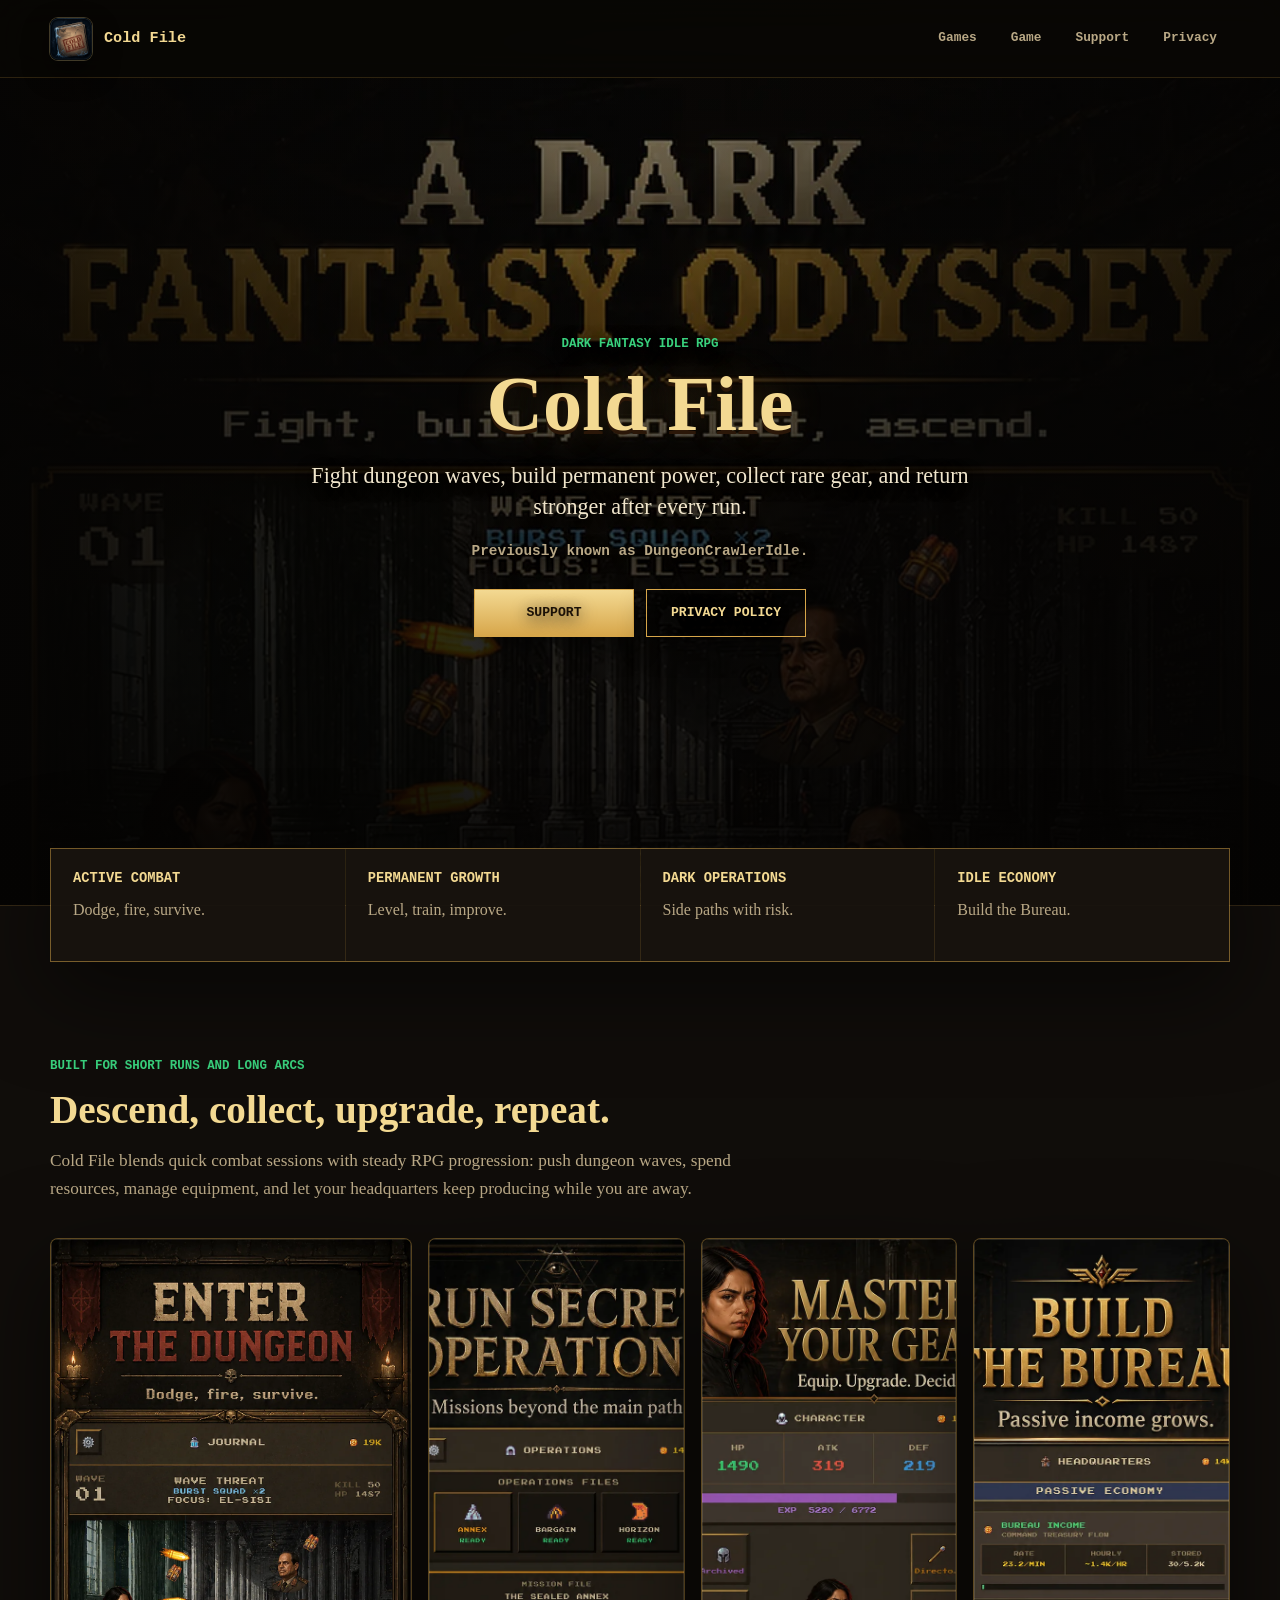
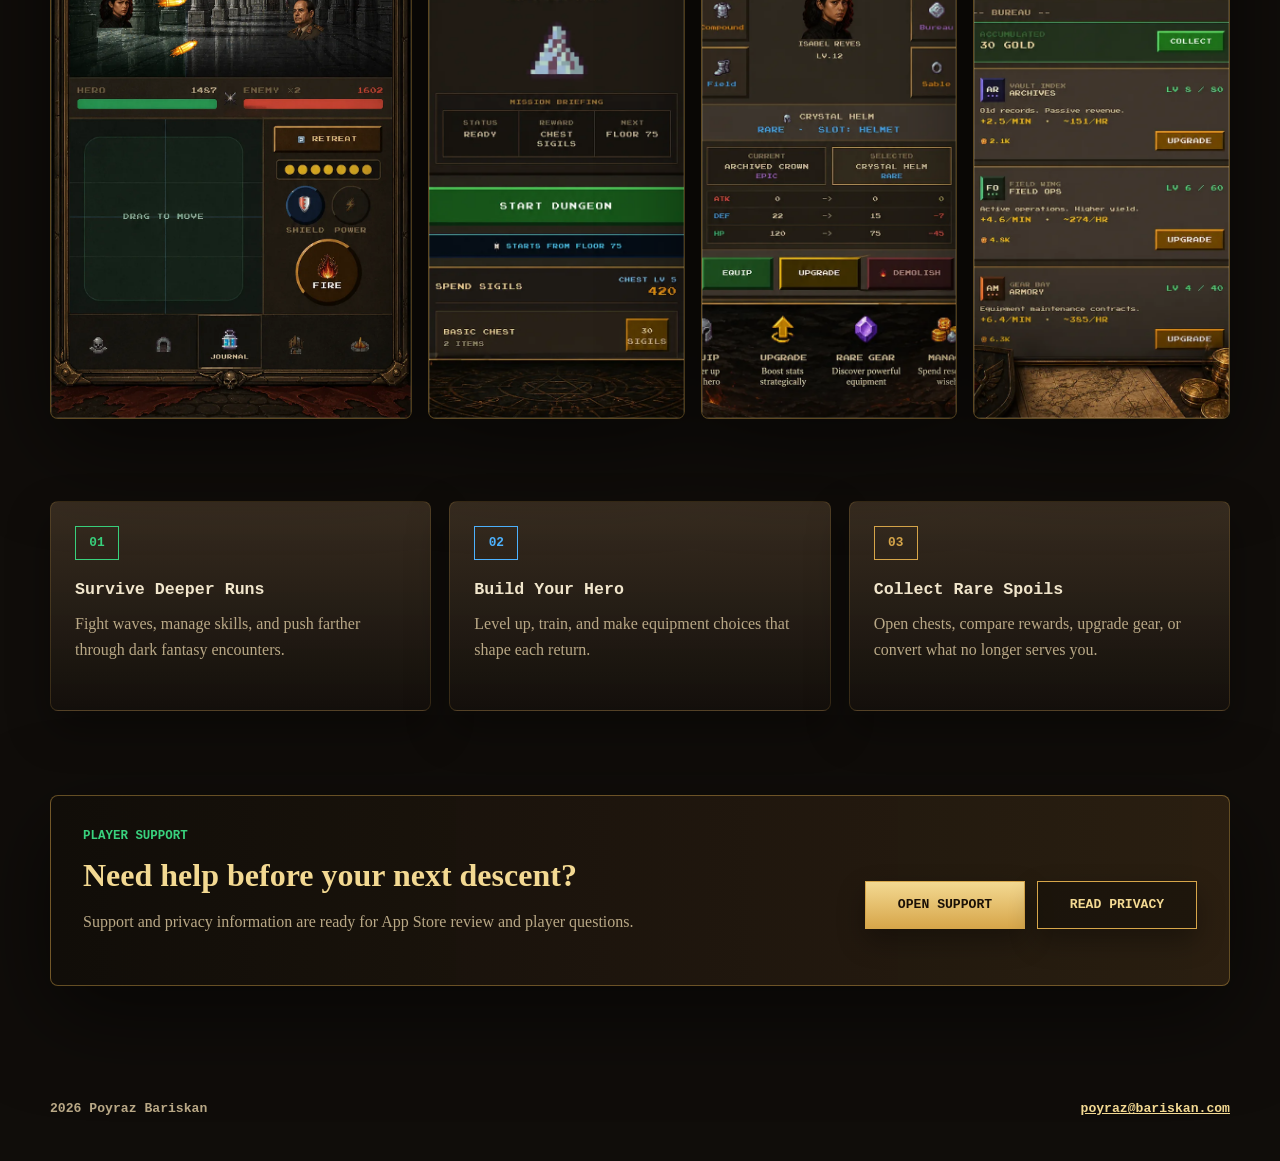
==== ColdFile/index.html @ 8f023ce2 "Add two-game GitHub Pages hub" ====
<!doctype html>
<html lang="en">
  <head>
    <meta charset="utf-8">
    <meta name="viewport" content="width=device-width, initial-scale=1">
    <title>Cold File - Dark Fantasy Idle RPG</title>
    <meta
      name="description"
      content="Cold File is a dark fantasy idle RPG about dungeon runs, permanent progression, gear, operations, and passive income."
    >
    <meta property="og:title" content="Cold File">
    <meta
      property="og:description"
      content="Fight dungeon waves, build permanent power, collect gear, and return stronger."
    >
    <meta property="og:image" content="https://pbariskan.github.io/ColdFile/assets/enter-dungeon.webp">
    <meta property="og:type" content="website">
    <link rel="icon" href="./assets/favicon.png">
    <link rel="apple-touch-icon" href="./assets/icon-192.png">
    <link rel="stylesheet" href="./styles.css">
  </head>
  <body class="home-page">
    <header class="site-header" aria-label="Main navigation">
      <a class="brand" href="./" aria-label="Cold File home">
        <img src="./assets/icon-192.png" width="42" height="42" alt="">
        <span>Cold File</span>
      </a>
      <nav class="site-nav">
        <a href="../">Games</a>
        <a href="#game">Game</a>
        <a href="./support.html">Support</a>
        <a href="./privacy.html">Privacy</a>
      </nav>
    </header>

    <main>
      <section class="hero">
        <img class="hero-backdrop" src="./assets/odyssey.webp" alt="" decoding="async">
        <div class="hero-shade"></div>
        <div class="hero-content">
          <p class="eyebrow">Dark Fantasy Idle RPG</p>
          <h1>Cold File</h1>
          <p class="lede">
            Fight dungeon waves, build permanent power, collect rare gear, and return stronger after every run.
          </p>
          <p class="former-name">Previously known as DungeonCrawlerIdle.</p>
          <div class="hero-actions">
            <a class="button primary" href="./support.html">Support</a>
            <a class="button ghost" href="./privacy.html">Privacy Policy</a>
          </div>
        </div>
      </section>

      <section class="intro-strip" aria-label="Game pillars">
        <div>
          <strong>Active Combat</strong>
          <span>Dodge, fire, survive.</span>
        </div>
        <div>
          <strong>Permanent Growth</strong>
          <span>Level, train, improve.</span>
        </div>
        <div>
          <strong>Dark Operations</strong>
          <span>Side paths with risk.</span>
        </div>
        <div>
          <strong>Idle Economy</strong>
          <span>Build the Bureau.</span>
        </div>
      </section>

      <section class="showcase" id="game">
        <div class="section-copy">
          <p class="eyebrow">Built For Short Runs And Long Arcs</p>
          <h2>Descend, collect, upgrade, repeat.</h2>
          <p>
            Cold File blends quick combat sessions with steady RPG progression: push dungeon waves,
            spend resources, manage equipment, and let your headquarters keep producing while you are away.
          </p>
        </div>

        <div class="phone-grid" aria-label="Cold File screenshots">
          <figure class="phone-frame tall">
            <img src="./assets/enter-dungeon.webp" alt="Cold File active combat screen." decoding="async">
          </figure>
          <figure class="phone-frame">
            <img src="./assets/operations.webp" alt="Cold File operations screen." loading="lazy" decoding="async">
          </figure>
          <figure class="phone-frame">
            <img src="./assets/gear.webp" alt="Cold File gear management screen." loading="lazy" decoding="async">
          </figure>
          <figure class="phone-frame">
            <img src="./assets/bureau.webp" alt="Cold File headquarters economy screen." loading="lazy" decoding="async">
          </figure>
        </div>
      </section>

      <section class="feature-band">
        <article class="feature-card">
          <span class="feature-mark green">01</span>
          <h3>Survive Deeper Runs</h3>
          <p>Fight waves, manage skills, and push farther through dark fantasy encounters.</p>
        </article>
        <article class="feature-card">
          <span class="feature-mark blue">02</span>
          <h3>Build Your Hero</h3>
          <p>Level up, train, and make equipment choices that shape each return.</p>
        </article>
        <article class="feature-card">
          <span class="feature-mark gold">03</span>
          <h3>Collect Rare Spoils</h3>
          <p>Open chests, compare rewards, upgrade gear, or convert what no longer serves you.</p>
        </article>
      </section>

      <section class="support-callout">
        <div>
          <p class="eyebrow">Player Support</p>
          <h2>Need help before your next descent?</h2>
          <p>
            Support and privacy information are ready for App Store review and player questions.
          </p>
        </div>
        <div class="callout-actions">
          <a class="button primary" href="./support.html">Open Support</a>
          <a class="button ghost" href="./privacy.html">Read Privacy</a>
        </div>
      </section>
    </main>

    <footer class="site-footer">
      <span>2026 Poyraz Bariskan</span>
      <a href="mailto:poyraz@bariskan.com">poyraz@bariskan.com</a>
    </footer>
  </body>
</html>
---- ColdFile/styles.css ----
:root {
  color-scheme: dark;
  --black: #050403;
  --ash: #100d0a;
  --stone: #19140f;
  --stone-2: #241d15;
  --panel: rgba(32, 25, 18, 0.92);
  --panel-soft: rgba(54, 45, 35, 0.72);
  --gold: #d7a64a;
  --gold-bright: #f3d992;
  --cream: #f1e6cc;
  --muted: #b9a886;
  --red: #d65146;
  --green: #39d17d;
  --blue: #4eb3ff;
  --line: rgba(215, 166, 74, 0.42);
  --line-soft: rgba(215, 166, 74, 0.18);
  --shadow: 0 28px 90px rgba(0, 0, 0, 0.54);
  --mono: ui-monospace, SFMono-Regular, Menlo, Monaco, Consolas, "Liberation Mono", monospace;
  --serif: Georgia, "Times New Roman", Times, serif;
}

* {
  box-sizing: border-box;
}

html {
  scroll-behavior: smooth;
}

body {
  margin: 0;
  min-height: 100vh;
  overflow-x: hidden;
  background:
    linear-gradient(180deg, rgba(5, 4, 3, 0.62), var(--ash) 44rem),
    linear-gradient(135deg, #070605 0%, #19100a 42%, #070605 100%);
  color: var(--cream);
  font: 16px/1.65 var(--serif);
}

body::before {
  content: "";
  position: fixed;
  inset: 0;
  pointer-events: none;
  opacity: 0.2;
  background-image:
    linear-gradient(rgba(255, 255, 255, 0.035) 1px, transparent 1px),
    linear-gradient(90deg, rgba(255, 255, 255, 0.025) 1px, transparent 1px);
  background-size: 52px 52px;
  mask-image: linear-gradient(180deg, transparent, #000 18%, #000 82%, transparent);
}

img {
  max-width: 100%;
  display: block;
}

a {
  color: inherit;
}

.site-header {
  position: sticky;
  top: 0;
  z-index: 10;
  display: flex;
  align-items: center;
  justify-content: space-between;
  gap: 20px;
  min-height: 78px;
  padding: 14px max(22px, calc((100vw - 1180px) / 2));
  border-bottom: 1px solid var(--line-soft);
  background: rgba(8, 7, 5, 0.78);
  backdrop-filter: blur(18px);
}

.brand {
  display: inline-flex;
  align-items: center;
  gap: 12px;
  color: var(--gold-bright);
  font: 800 0.95rem/1.1 var(--mono);
  text-decoration: none;
}

.brand img {
  width: 42px;
  height: 42px;
  border-radius: 8px;
  box-shadow: 0 0 0 1px rgba(243, 217, 146, 0.25), 0 12px 28px rgba(0, 0, 0, 0.45);
}

.site-nav {
  display: flex;
  align-items: center;
  gap: 8px;
}

.site-nav a {
  border: 1px solid transparent;
  padding: 9px 12px;
  color: var(--muted);
  font: 700 0.8rem/1 var(--mono);
  text-decoration: none;
}

.site-nav a:hover,
.site-nav a:focus-visible,
.site-nav a[aria-current="page"] {
  border-color: var(--line-soft);
  color: var(--gold-bright);
  background: rgba(215, 166, 74, 0.08);
  outline: none;
}

.hero {
  position: relative;
  min-height: 92vh;
  display: grid;
  place-items: center;
  overflow: hidden;
  padding: 118px 24px 128px;
  border-bottom: 1px solid var(--line-soft);
}

.hero-backdrop {
  position: absolute;
  inset: 0;
  width: 100%;
  height: 100%;
  object-fit: cover;
  object-position: center top;
  filter: saturate(1.04) contrast(1.05);
}

.hero-shade {
  position: absolute;
  inset: 0;
  background:
    linear-gradient(180deg, rgba(5, 4, 3, 0.2) 0%, rgba(5, 4, 3, 0.5) 42%, rgba(5, 4, 3, 0.92) 100%),
    linear-gradient(90deg, rgba(5, 4, 3, 0.86), rgba(5, 4, 3, 0.34), rgba(5, 4, 3, 0.86));
}

.hero-content {
  position: relative;
  width: min(860px, 100%);
  min-width: 0;
  text-align: center;
  text-shadow: 0 3px 16px rgba(0, 0, 0, 0.9);
}

.eyebrow {
  margin: 0 0 14px;
  color: var(--green);
  font: 800 0.78rem/1.4 var(--mono);
  letter-spacing: 0;
  text-transform: uppercase;
}

h1,
h2,
h3,
p {
  margin-top: 0;
}

h1 {
  margin-bottom: 20px;
  color: var(--gold-bright);
  font: 700 4.9rem/0.92 var(--serif);
  text-shadow: 0 4px 0 #2b1708, 0 0 36px rgba(215, 166, 74, 0.22);
}

h2 {
  margin-bottom: 16px;
  color: var(--gold-bright);
  font: 700 2.45rem/1.05 var(--serif);
}

h3 {
  margin-bottom: 10px;
  color: var(--cream);
  font: 800 1.04rem/1.25 var(--mono);
}

p {
  margin-bottom: 18px;
}

.lede {
  max-width: 720px;
  margin-inline: auto;
  color: var(--cream);
  font-size: 1.38rem;
  line-height: 1.42;
}

.former-name,
.muted {
  color: var(--muted);
}

.former-name {
  font: 800 0.9rem/1.4 var(--mono);
}

.hero-actions,
.callout-actions {
  display: flex;
  flex-wrap: wrap;
  justify-content: center;
  gap: 12px;
  margin-top: 28px;
}

.button {
  display: inline-flex;
  align-items: center;
  justify-content: center;
  min-height: 48px;
  min-width: 160px;
  border: 1px solid var(--gold);
  padding: 13px 18px;
  font: 900 0.82rem/1.2 var(--mono);
  text-align: center;
  text-decoration: none;
  text-transform: uppercase;
  box-shadow: 0 12px 28px rgba(0, 0, 0, 0.32);
}

.button.primary {
  color: #1b1107;
  background: linear-gradient(180deg, var(--gold-bright), var(--gold));
}

.button.ghost {
  color: var(--gold-bright);
  background: rgba(0, 0, 0, 0.28);
}

.button.full {
  width: 100%;
}

.button:hover,
.button:focus-visible {
  transform: translateY(-1px);
  outline: 2px solid rgba(243, 217, 146, 0.28);
  outline-offset: 3px;
}

.intro-strip,
.showcase,
.feature-band,
.support-callout,
.document-shell,
.site-footer {
  width: min(1180px, calc(100% - 36px));
  margin-inline: auto;
}

.intro-strip {
  display: grid;
  grid-template-columns: repeat(4, 1fr);
  gap: 1px;
  margin-top: -58px;
  position: relative;
  z-index: 2;
  border: 1px solid var(--line);
  background: var(--line-soft);
  box-shadow: var(--shadow);
}

.intro-strip div {
  min-height: 112px;
  padding: 22px;
  background: rgba(23, 18, 13, 0.94);
}

.intro-strip strong,
.intro-strip span {
  display: block;
}

.intro-strip strong {
  color: var(--gold-bright);
  font: 900 0.86rem/1.2 var(--mono);
  text-transform: uppercase;
}

.intro-strip span {
  margin-top: 9px;
  color: var(--muted);
}

.showcase {
  padding: 96px 0 48px;
}

.section-copy {
  max-width: 740px;
  margin-bottom: 34px;
}

.section-copy p:not(.eyebrow) {
  color: var(--muted);
  font-size: 1.08rem;
}

.phone-grid {
  display: grid;
  grid-template-columns: 1.2fr 0.85fr 0.85fr 0.85fr;
  gap: 16px;
  align-items: stretch;
}

.phone-frame {
  position: relative;
  overflow: hidden;
  min-height: 520px;
  margin: 0;
  border: 1px solid var(--line);
  border-radius: 8px;
  background: var(--black);
  box-shadow: var(--shadow), inset 0 0 0 1px rgba(255, 234, 180, 0.08);
}

.phone-frame.tall {
  min-height: 640px;
}

.phone-frame img {
  width: 100%;
  height: 100%;
  object-fit: cover;
  object-position: center top;
}

.phone-frame::after {
  content: "";
  position: absolute;
  inset: 0;
  border: 1px solid rgba(255, 235, 185, 0.14);
  pointer-events: none;
}

.feature-band {
  display: grid;
  grid-template-columns: repeat(3, 1fr);
  gap: 18px;
  padding: 34px 0 84px;
}

.feature-card {
  min-height: 210px;
  border: 1px solid var(--line-soft);
  border-radius: 8px;
  padding: 24px;
  background:
    linear-gradient(180deg, rgba(63, 50, 36, 0.8), rgba(19, 15, 11, 0.94)),
    var(--stone);
  box-shadow: 0 18px 42px rgba(0, 0, 0, 0.34);
}

.feature-card p {
  color: var(--muted);
}

.feature-mark {
  display: inline-flex;
  align-items: center;
  justify-content: center;
  width: 44px;
  height: 34px;
  margin-bottom: 20px;
  border: 1px solid currentColor;
  font: 900 0.8rem/1 var(--mono);
}

.feature-mark.green {
  color: var(--green);
}

.feature-mark.blue {
  color: var(--blue);
}

.feature-mark.gold {
  color: var(--gold);
}

.support-callout {
  display: flex;
  align-items: center;
  justify-content: space-between;
  gap: 28px;
  margin-bottom: 86px;
  border: 1px solid var(--line);
  border-radius: 8px;
  padding: 32px;
  background:
    linear-gradient(90deg, rgba(16, 12, 8, 0.92), rgba(45, 32, 17, 0.86)),
    var(--stone);
  box-shadow: var(--shadow);
}

.support-callout h2 {
  font-size: 2rem;
}

.support-callout p:not(.eyebrow) {
  max-width: 620px;
  color: var(--muted);
}

.document-page {
  background:
    linear-gradient(180deg, rgba(5, 4, 3, 0.52), #0d0906 28rem),
    linear-gradient(135deg, #070605, #1c120c 46%, #080605);
}

.document-shell {
  padding: 54px 0 78px;
}

.document-hero {
  position: relative;
  min-height: 350px;
  display: grid;
  grid-template-columns: minmax(0, 1fr) 260px;
  gap: 28px;
  align-items: center;
  overflow: hidden;
  border: 1px solid var(--line);
  border-radius: 8px;
  padding: 44px;
  background:
    linear-gradient(90deg, rgba(18, 13, 9, 0.96), rgba(40, 28, 16, 0.8)),
    var(--stone);
  box-shadow: var(--shadow);
}

.document-hero > div {
  min-width: 0;
}

.document-hero h1 {
  font-size: 4rem;
}

.document-hero .lede {
  margin-inline: 0;
  max-width: 720px;
}

.document-art {
  height: 430px;
  width: 240px;
  object-fit: cover;
  object-position: center top;
  border: 1px solid rgba(243, 217, 146, 0.25);
  border-radius: 8px;
  box-shadow: 0 22px 56px rgba(0, 0, 0, 0.5);
}

.document-grid {
  display: grid;
  grid-template-columns: minmax(0, 1fr) 320px;
  gap: 22px;
  align-items: start;
  margin-top: 22px;
}

.document-panel,
.side-panel {
  border: 1px solid var(--line);
  border-radius: 8px;
  background: rgba(28, 22, 16, 0.94);
  box-shadow: var(--shadow);
}

.document-panel {
  padding: 42px;
}

.document-panel h2 {
  margin-top: 34px;
  margin-bottom: 10px;
  font: 900 1.12rem/1.25 var(--mono);
  color: var(--gold-bright);
  text-transform: uppercase;
}

.document-panel h2:first-child {
  margin-top: 0;
}

.document-panel p,
.document-panel li {
  color: var(--muted);
}

.text-link {
  color: var(--gold-bright);
  text-decoration-thickness: 1px;
  text-underline-offset: 4px;
}

.mail-panel {
  display: block;
  margin: 22px 0 6px;
  border: 1px solid rgba(57, 209, 125, 0.6);
  border-radius: 8px;
  padding: 20px;
  background: rgba(27, 75, 42, 0.26);
  text-decoration: none;
}

.mail-panel span,
.mail-panel strong {
  display: block;
}

.mail-panel span {
  color: var(--green);
  font: 900 0.8rem/1.3 var(--mono);
  text-transform: uppercase;
}

.mail-panel strong {
  margin-top: 6px;
  color: var(--cream);
  overflow-wrap: anywhere;
}

.check-list,
.status-list {
  margin: 0;
  padding: 0;
  list-style: none;
}

.check-list li,
.status-list li {
  position: relative;
  margin: 10px 0;
  padding-left: 28px;
}

.check-list li::before,
.status-list li::before {
  content: "";
  position: absolute;
  left: 0;
  top: 0.72em;
  width: 11px;
  height: 11px;
  border: 1px solid var(--green);
  background: rgba(57, 209, 125, 0.18);
  transform: translateY(-50%);
}

.side-panel {
  position: sticky;
  top: 100px;
  padding: 26px;
}

.side-panel dl {
  margin: 0 0 24px;
}

.side-panel div {
  padding: 15px 0;
  border-bottom: 1px solid var(--line-soft);
}

.side-panel dt {
  color: var(--gold);
  font: 900 0.78rem/1.25 var(--mono);
  text-transform: uppercase;
}

.side-panel dd {
  margin: 5px 0 0;
  color: var(--cream);
}

.status-list {
  margin-bottom: 24px;
}

.site-footer {
  display: flex;
  align-items: center;
  justify-content: space-between;
  gap: 16px;
  padding: 28px 0 42px;
  color: var(--muted);
  font: 700 0.82rem/1.4 var(--mono);
}

.site-footer a {
  color: var(--gold-bright);
}

@media (max-width: 980px) {
  .intro-strip,
  .feature-band {
    grid-template-columns: repeat(2, 1fr);
  }

  .phone-grid {
    grid-template-columns: repeat(2, 1fr);
  }

  .phone-frame,
  .phone-frame.tall {
    min-height: 520px;
  }

  .document-grid,
  .document-hero {
    grid-template-columns: 1fr;
  }

  .document-art {
    display: none;
  }

  .side-panel {
    position: static;
  }
}

@media (max-width: 720px) {
  .site-header {
    position: static;
    align-items: flex-start;
    flex-direction: column;
    padding: 14px 18px;
  }

  .site-nav {
    width: 100%;
    display: grid;
    grid-template-columns: repeat(4, minmax(0, 1fr));
    gap: 6px;
  }

  .site-nav a {
    min-width: 0;
    padding-inline: 4px;
    text-align: center;
  }

  .hero {
    min-height: 84vh;
    padding: 86px 18px 94px;
  }

  h1 {
    font-size: 2.8rem;
  }

  h2 {
    font-size: 2rem;
  }

  .lede {
    font-size: 1.08rem;
  }

  .hero-actions,
  .callout-actions {
    display: grid;
    width: min(300px, 100%);
    margin-inline: auto;
  }

  .button {
    width: 100%;
  }

  .intro-strip,
  .phone-grid,
  .feature-band {
    grid-template-columns: 1fr;
  }

  .intro-strip {
    margin-top: -34px;
  }

  .showcase {
    padding-top: 68px;
  }

  .phone-frame,
  .phone-frame.tall {
    min-height: 580px;
  }

  .support-callout {
    display: block;
    padding: 26px;
  }

  .callout-actions {
    justify-content: flex-start;
  }

  .document-shell {
    padding-top: 24px;
  }

  .document-hero,
  .document-panel,
  .side-panel {
    padding: 26px;
  }

  .document-hero h1 {
    font-size: 2.55rem;
  }

  .site-footer {
    flex-direction: column;
    align-items: flex-start;
  }
}

@media (max-width: 420px) {
  .brand span {
    font-size: 0.82rem;
  }

  .site-nav {
    gap: 5px;
  }

  .site-nav a {
    padding-inline: 2px;
    font-size: 0.68rem;
  }

  h1 {
    font-size: 2.45rem;
  }

  .document-hero h1 {
    font-size: 2.35rem;
  }
}
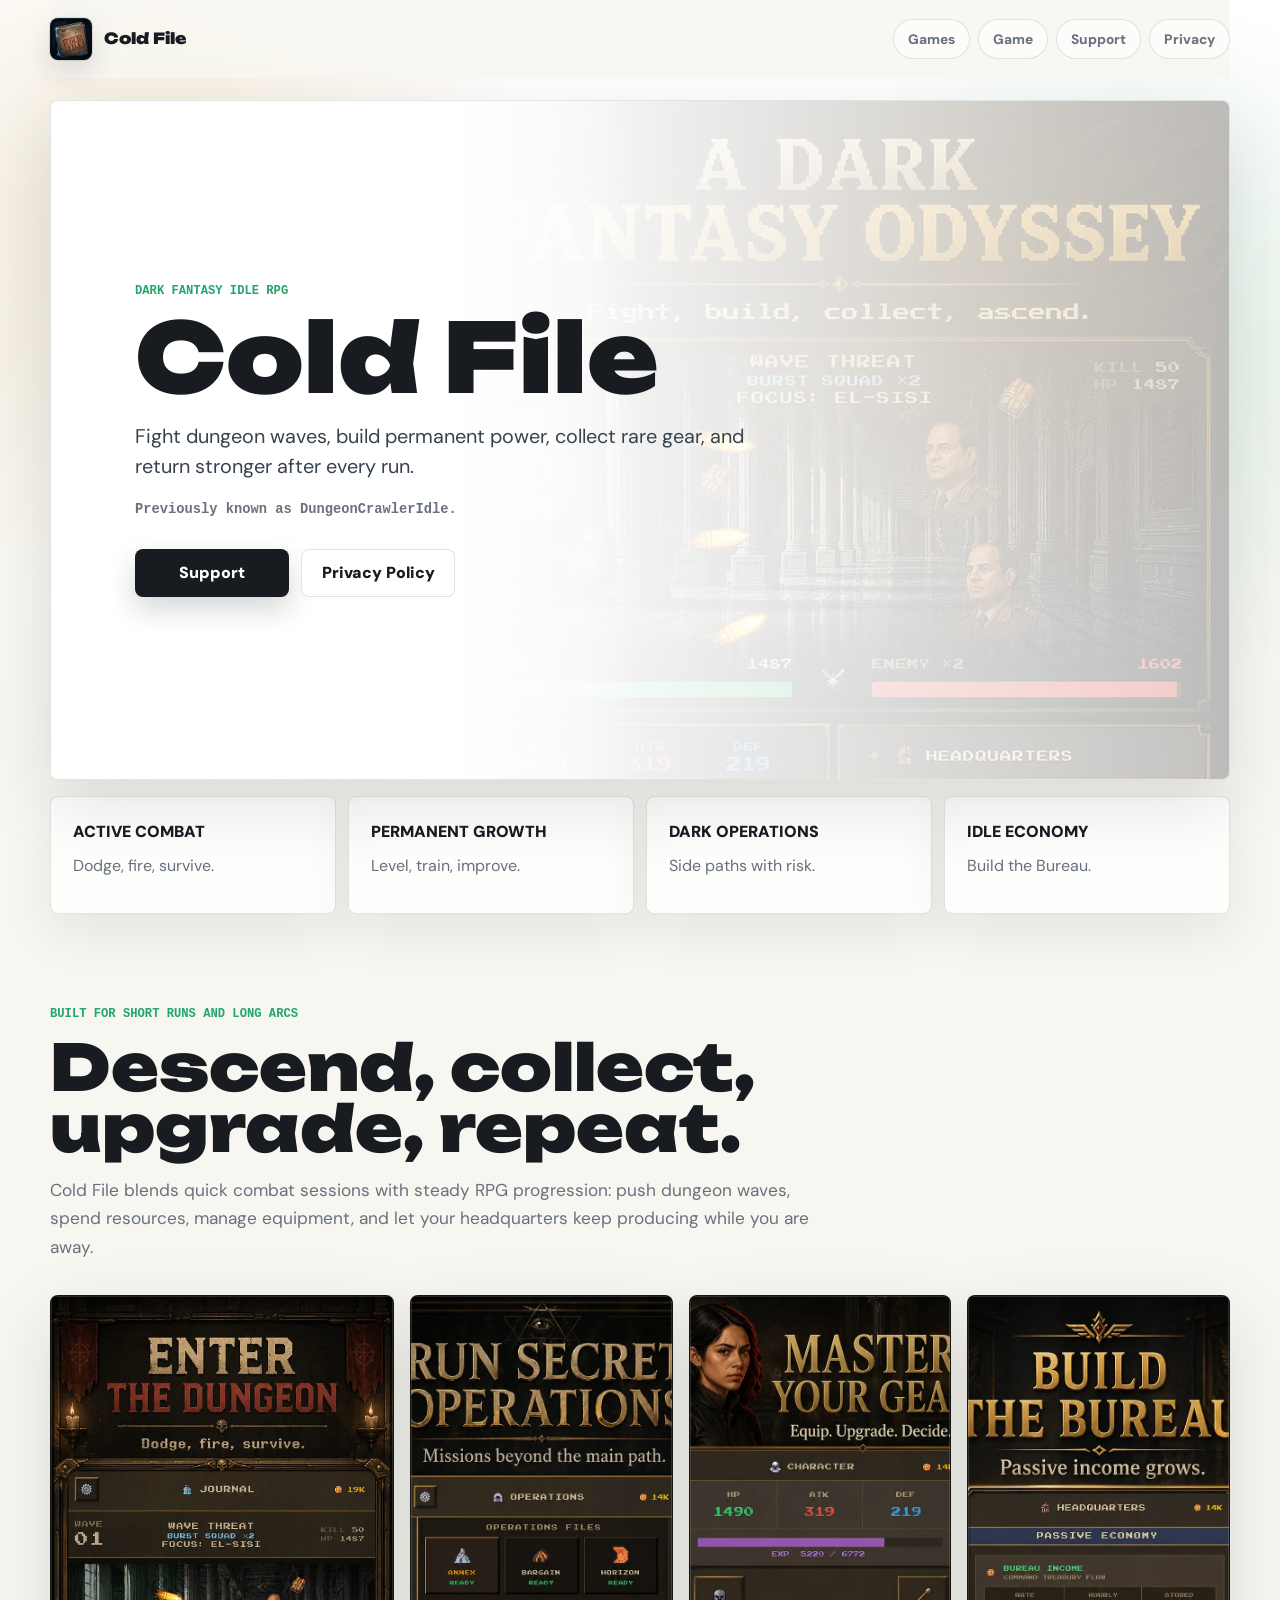
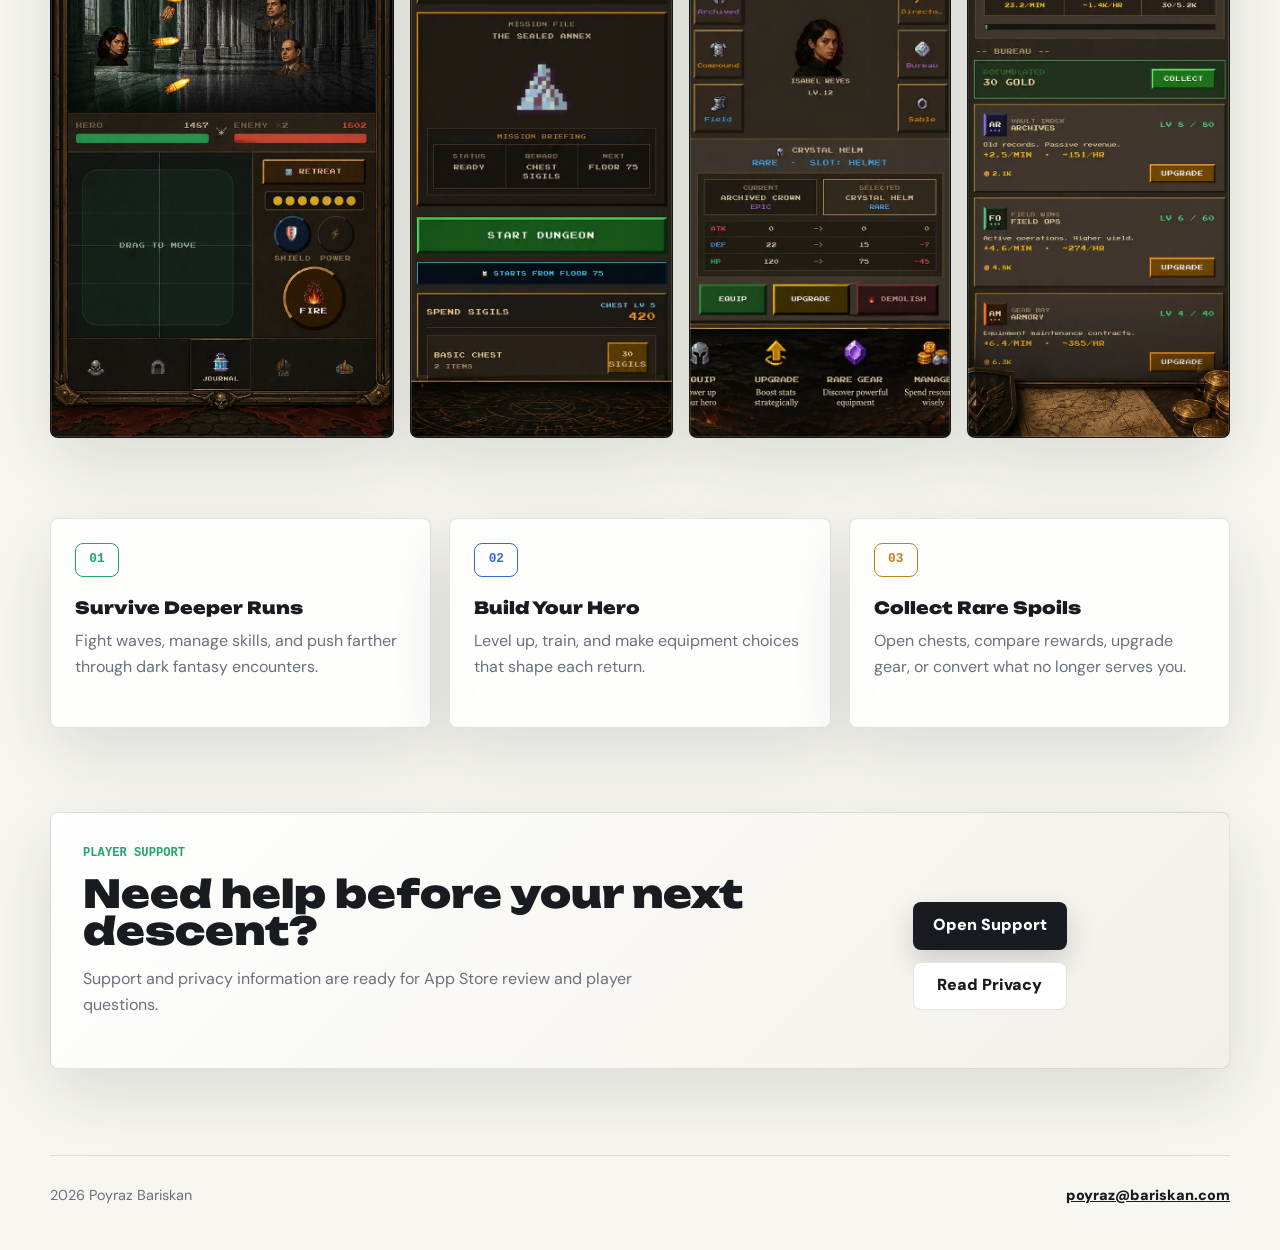
==== commit 121355e5: "Redesign site with unified light theme across all pages. Move main site, About, Contact, Cold File, " ====
--- a/ColdFile/index.html
+++ b/ColdFile/index.html
@@ -17,6 +17,9 @@
     <meta property="og:type" content="website">
     <link rel="icon" href="./assets/favicon.png">
     <link rel="apple-touch-icon" href="./assets/icon-192.png">
+    <link rel="preconnect" href="https://fonts.googleapis.com">
+    <link rel="preconnect" href="https://fonts.gstatic.com" crossorigin>
+    <link href="https://fonts.googleapis.com/css2?family=Unbounded:wght@700;900&family=DM+Sans:opsz,wght@9..40,400;9..40,500;9..40,600;9..40,700;9..40,900&display=swap" rel="stylesheet">
     <link rel="stylesheet" href="./styles.css">
   </head>
   <body class="home-page">
--- a/ColdFile/styles.css
+++ b/ColdFile/styles.css
@@ -1,23 +1,23 @@
 :root {
-  color-scheme: dark;
-  --black: #050403;
-  --ash: #100d0a;
-  --stone: #19140f;
-  --stone-2: #241d15;
-  --panel: rgba(32, 25, 18, 0.92);
-  --panel-soft: rgba(54, 45, 35, 0.72);
-  --gold: #d7a64a;
-  --gold-bright: #f3d992;
-  --cream: #f1e6cc;
-  --muted: #b9a886;
-  --red: #d65146;
-  --green: #39d17d;
-  --blue: #4eb3ff;
-  --line: rgba(215, 166, 74, 0.42);
-  --line-soft: rgba(215, 166, 74, 0.18);
-  --shadow: 0 28px 90px rgba(0, 0, 0, 0.54);
+  color-scheme: light;
+  --bg: #f7f6f0;
+  --paper: #ffffff;
+  --paper-soft: #f0eee6;
+  --ink: #181b20;
+  --text: #24282f;
+  --muted: #68717d;
+  --line: rgba(24, 27, 32, 0.12);
+  --line-strong: rgba(24, 27, 32, 0.18);
+  --gold: #bd841d;
+  --gold-dark: #8c5d12;
+  --green: #22a66d;
+  --red: #c24b3f;
+  --blue: #3867d6;
+  --shadow: 0 24px 70px rgba(30, 37, 48, 0.13);
+  --shadow-strong: 0 32px 90px rgba(30, 37, 48, 0.18);
+  --sans: "DM Sans", Inter, ui-sans-serif, system-ui, -apple-system, BlinkMacSystemFont, "Segoe UI", sans-serif;
+  --display: "Unbounded", Inter, ui-sans-serif, system-ui, sans-serif;
   --mono: ui-monospace, SFMono-Regular, Menlo, Monaco, Consolas, "Liberation Mono", monospace;
-  --serif: Georgia, "Times New Roman", Times, serif;
 }
 
 * {
@@ -29,134 +29,24 @@
 }
 
 body {
+  min-height: 100vh;
   margin: 0;
-  min-height: 100vh;
   overflow-x: hidden;
   background:
-    linear-gradient(180deg, rgba(5, 4, 3, 0.62), var(--ash) 44rem),
-    linear-gradient(135deg, #070605 0%, #19100a 42%, #070605 100%);
-  color: var(--cream);
-  font: 16px/1.65 var(--serif);
-}
-
-body::before {
-  content: "";
-  position: fixed;
-  inset: 0;
-  pointer-events: none;
-  opacity: 0.2;
-  background-image:
-    linear-gradient(rgba(255, 255, 255, 0.035) 1px, transparent 1px),
-    linear-gradient(90deg, rgba(255, 255, 255, 0.025) 1px, transparent 1px);
-  background-size: 52px 52px;
-  mask-image: linear-gradient(180deg, transparent, #000 18%, #000 82%, transparent);
+    radial-gradient(circle at 12% 8%, rgba(189, 132, 29, 0.16), transparent 24rem),
+    radial-gradient(circle at 88% 12%, rgba(34, 166, 109, 0.12), transparent 22rem),
+    linear-gradient(180deg, #ffffff 0%, var(--bg) 44rem);
+  color: var(--text);
+  font: 16px/1.65 var(--sans);
 }
 
 img {
+  display: block;
   max-width: 100%;
-  display: block;
 }
 
 a {
   color: inherit;
-}
-
-.site-header {
-  position: sticky;
-  top: 0;
-  z-index: 10;
-  display: flex;
-  align-items: center;
-  justify-content: space-between;
-  gap: 20px;
-  min-height: 78px;
-  padding: 14px max(22px, calc((100vw - 1180px) / 2));
-  border-bottom: 1px solid var(--line-soft);
-  background: rgba(8, 7, 5, 0.78);
-  backdrop-filter: blur(18px);
-}
-
-.brand {
-  display: inline-flex;
-  align-items: center;
-  gap: 12px;
-  color: var(--gold-bright);
-  font: 800 0.95rem/1.1 var(--mono);
-  text-decoration: none;
-}
-
-.brand img {
-  width: 42px;
-  height: 42px;
-  border-radius: 8px;
-  box-shadow: 0 0 0 1px rgba(243, 217, 146, 0.25), 0 12px 28px rgba(0, 0, 0, 0.45);
-}
-
-.site-nav {
-  display: flex;
-  align-items: center;
-  gap: 8px;
-}
-
-.site-nav a {
-  border: 1px solid transparent;
-  padding: 9px 12px;
-  color: var(--muted);
-  font: 700 0.8rem/1 var(--mono);
-  text-decoration: none;
-}
-
-.site-nav a:hover,
-.site-nav a:focus-visible,
-.site-nav a[aria-current="page"] {
-  border-color: var(--line-soft);
-  color: var(--gold-bright);
-  background: rgba(215, 166, 74, 0.08);
-  outline: none;
-}
-
-.hero {
-  position: relative;
-  min-height: 92vh;
-  display: grid;
-  place-items: center;
-  overflow: hidden;
-  padding: 118px 24px 128px;
-  border-bottom: 1px solid var(--line-soft);
-}
-
-.hero-backdrop {
-  position: absolute;
-  inset: 0;
-  width: 100%;
-  height: 100%;
-  object-fit: cover;
-  object-position: center top;
-  filter: saturate(1.04) contrast(1.05);
-}
-
-.hero-shade {
-  position: absolute;
-  inset: 0;
-  background:
-    linear-gradient(180deg, rgba(5, 4, 3, 0.2) 0%, rgba(5, 4, 3, 0.5) 42%, rgba(5, 4, 3, 0.92) 100%),
-    linear-gradient(90deg, rgba(5, 4, 3, 0.86), rgba(5, 4, 3, 0.34), rgba(5, 4, 3, 0.86));
-}
-
-.hero-content {
-  position: relative;
-  width: min(860px, 100%);
-  min-width: 0;
-  text-align: center;
-  text-shadow: 0 3px 16px rgba(0, 0, 0, 0.9);
-}
-
-.eyebrow {
-  margin: 0 0 14px;
-  color: var(--green);
-  font: 800 0.78rem/1.4 var(--mono);
-  letter-spacing: 0;
-  text-transform: uppercase;
 }
 
 h1,
@@ -166,117 +56,227 @@
   margin-top: 0;
 }
 
-h1 {
-  margin-bottom: 20px;
-  color: var(--gold-bright);
-  font: 700 4.9rem/0.92 var(--serif);
-  text-shadow: 0 4px 0 #2b1708, 0 0 36px rgba(215, 166, 74, 0.22);
-}
-
-h2 {
-  margin-bottom: 16px;
-  color: var(--gold-bright);
-  font: 700 2.45rem/1.05 var(--serif);
-}
-
-h3 {
-  margin-bottom: 10px;
-  color: var(--cream);
-  font: 800 1.04rem/1.25 var(--mono);
-}
-
 p {
   margin-bottom: 18px;
 }
 
-.lede {
-  max-width: 720px;
-  margin-inline: auto;
-  color: var(--cream);
-  font-size: 1.38rem;
-  line-height: 1.42;
-}
-
-.former-name,
-.muted {
-  color: var(--muted);
-}
-
-.former-name {
-  font: 800 0.9rem/1.4 var(--mono);
-}
-
-.hero-actions,
-.callout-actions {
-  display: flex;
-  flex-wrap: wrap;
-  justify-content: center;
-  gap: 12px;
-  margin-top: 28px;
-}
-
-.button {
-  display: inline-flex;
-  align-items: center;
-  justify-content: center;
-  min-height: 48px;
-  min-width: 160px;
-  border: 1px solid var(--gold);
-  padding: 13px 18px;
-  font: 900 0.82rem/1.2 var(--mono);
-  text-align: center;
-  text-decoration: none;
-  text-transform: uppercase;
-  box-shadow: 0 12px 28px rgba(0, 0, 0, 0.32);
-}
-
-.button.primary {
-  color: #1b1107;
-  background: linear-gradient(180deg, var(--gold-bright), var(--gold));
-}
-
-.button.ghost {
-  color: var(--gold-bright);
-  background: rgba(0, 0, 0, 0.28);
-}
-
-.button.full {
-  width: 100%;
-}
-
-.button:hover,
-.button:focus-visible {
-  transform: translateY(-1px);
-  outline: 2px solid rgba(243, 217, 146, 0.28);
-  outline-offset: 3px;
-}
-
+.site-header,
+.hero,
 .intro-strip,
 .showcase,
 .feature-band,
 .support-callout,
 .document-shell,
 .site-footer {
-  width: min(1180px, calc(100% - 36px));
+  width: min(1180px, calc(100% - 40px));
   margin-inline: auto;
+}
+
+.site-header {
+  position: sticky;
+  top: 0;
+  z-index: 10;
+  display: flex;
+  align-items: center;
+  justify-content: space-between;
+  gap: 18px;
+  min-height: 78px;
+  padding: 16px 0;
+  background: rgba(247, 246, 240, 0.84);
+  backdrop-filter: blur(18px);
+}
+
+.brand {
+  display: inline-flex;
+  align-items: center;
+  gap: 12px;
+  color: var(--ink);
+  font: 900 0.96rem/1.1 var(--display);
+  text-decoration: none;
+}
+
+.brand img {
+  width: 42px;
+  height: 42px;
+  border-radius: 8px;
+  box-shadow: 0 0 0 1px var(--line), 0 12px 28px rgba(30, 37, 48, 0.14);
+}
+
+.site-nav {
+  display: flex;
+  align-items: center;
+  flex-wrap: wrap;
+  gap: 8px;
+}
+
+.site-nav a {
+  border: 1px solid var(--line);
+  border-radius: 999px;
+  padding: 8px 14px;
+  color: var(--muted);
+  background: rgba(255, 255, 255, 0.72);
+  font-size: 0.86rem;
+  font-weight: 800;
+  text-decoration: none;
+  transition: background 0.2s, border-color 0.2s, color 0.2s;
+}
+
+.site-nav a:hover,
+.site-nav a:focus-visible,
+.site-nav a[aria-current="page"] {
+  border-color: rgba(189, 132, 29, 0.36);
+  color: var(--ink);
+  background: #ffffff;
+  outline: none;
+}
+
+.hero {
+  position: relative;
+  min-height: 680px;
+  display: grid;
+  align-items: center;
+  overflow: hidden;
+  margin-top: 22px;
+  border: 1px solid var(--line);
+  border-radius: 8px;
+  padding: clamp(44px, 7vw, 84px);
+  background:
+    linear-gradient(110deg, rgba(255, 255, 255, 0.98) 0%, rgba(255, 255, 255, 0.94) 48%, rgba(255, 255, 255, 0.52) 100%),
+    var(--paper);
+  box-shadow: var(--shadow);
+}
+
+.hero-backdrop {
+  position: absolute;
+  inset: 0 0 0 auto;
+  width: min(66%, 820px);
+  height: 100%;
+  object-fit: cover;
+  object-position: center top;
+  opacity: 0.36;
+  filter: saturate(0.95) contrast(1.03);
+  mask-image: linear-gradient(90deg, transparent 0%, #000 24%, #000 100%);
+}
+
+.hero-shade {
+  position: absolute;
+  inset: 0;
+  background:
+    linear-gradient(90deg, #ffffff 0%, rgba(255, 255, 255, 0.9) 45%, rgba(255, 255, 255, 0.24) 100%),
+    radial-gradient(circle at 78% 28%, rgba(189, 132, 29, 0.16), transparent 24rem);
+}
+
+.hero-content {
+  position: relative;
+  z-index: 1;
+  width: min(680px, 100%);
+  min-width: 0;
+}
+
+.eyebrow {
+  margin: 0 0 14px;
+  color: var(--green);
+  font: 900 0.76rem/1.4 var(--mono);
+  letter-spacing: 0;
+  text-transform: uppercase;
+}
+
+h1 {
+  max-width: 760px;
+  margin-bottom: 22px;
+  color: var(--ink);
+  font: 900 6rem/0.9 var(--display);
+}
+
+h2 {
+  margin-bottom: 16px;
+  color: var(--ink);
+  font: 900 4rem/0.96 var(--display);
+}
+
+h3 {
+  margin-bottom: 10px;
+  color: var(--ink);
+  font: 900 1.05rem/1.25 var(--display);
+}
+
+.lede {
+  max-width: 640px;
+  color: #38424d;
+  font-size: 1.24rem;
+  line-height: 1.5;
+}
+
+.former-name,
+.muted {
+  color: var(--muted);
+}
+
+.former-name {
+  font: 800 0.86rem/1.4 var(--mono);
+}
+
+.hero-actions,
+.callout-actions {
+  display: flex;
+  flex-wrap: wrap;
+  gap: 12px;
+  margin-top: 30px;
+}
+
+.button {
+  display: inline-flex;
+  align-items: center;
+  justify-content: center;
+  min-height: 48px;
+  min-width: 154px;
+  border: 1px solid var(--line);
+  border-radius: 8px;
+  padding: 0 19px;
+  font-weight: 900;
+  text-align: center;
+  text-decoration: none;
+  transition: transform 0.2s, box-shadow 0.2s, border-color 0.2s, background 0.2s;
+}
+
+.button.primary {
+  border-color: transparent;
+  color: #ffffff;
+  background: var(--ink);
+  box-shadow: 0 12px 28px rgba(24, 27, 32, 0.18);
+}
+
+.button.ghost {
+  color: var(--ink);
+  background: #ffffff;
+}
+
+.button.full {
+  width: 100%;
+}
+
+.button:hover,
+.button:focus-visible {
+  transform: translateY(-2px);
+  border-color: rgba(189, 132, 29, 0.36);
+  box-shadow: 0 16px 34px rgba(30, 37, 48, 0.14);
+  outline: none;
 }
 
 .intro-strip {
   display: grid;
   grid-template-columns: repeat(4, 1fr);
-  gap: 1px;
-  margin-top: -58px;
-  position: relative;
-  z-index: 2;
-  border: 1px solid var(--line);
-  background: var(--line-soft);
-  box-shadow: var(--shadow);
+  gap: 12px;
+  margin-top: 16px;
 }
 
 .intro-strip div {
-  min-height: 112px;
+  min-height: 118px;
+  border: 1px solid var(--line);
+  border-radius: 8px;
   padding: 22px;
-  background: rgba(23, 18, 13, 0.94);
+  background: rgba(255, 255, 255, 0.82);
+  box-shadow: 0 18px 50px rgba(30, 37, 48, 0.08);
 }
 
 .intro-strip strong,
@@ -285,22 +285,22 @@
 }
 
 .intro-strip strong {
-  color: var(--gold-bright);
-  font: 900 0.86rem/1.2 var(--mono);
+  color: var(--ink);
+  font-weight: 900;
   text-transform: uppercase;
 }
 
 .intro-strip span {
-  margin-top: 9px;
+  margin-top: 8px;
   color: var(--muted);
 }
 
 .showcase {
-  padding: 96px 0 48px;
+  padding: 92px 0 46px;
 }
 
 .section-copy {
-  max-width: 740px;
+  max-width: 790px;
   margin-bottom: 34px;
 }
 
@@ -311,7 +311,7 @@
 
 .phone-grid {
   display: grid;
-  grid-template-columns: 1.2fr 0.85fr 0.85fr 0.85fr;
+  grid-template-columns: 1.18fr 0.9fr 0.9fr 0.9fr;
   gap: 16px;
   align-items: stretch;
 }
@@ -323,12 +323,12 @@
   margin: 0;
   border: 1px solid var(--line);
   border-radius: 8px;
-  background: var(--black);
-  box-shadow: var(--shadow), inset 0 0 0 1px rgba(255, 234, 180, 0.08);
+  background: #17140f;
+  box-shadow: var(--shadow);
 }
 
 .phone-frame.tall {
-  min-height: 640px;
+  min-height: 650px;
 }
 
 .phone-frame img {
@@ -342,7 +342,7 @@
   content: "";
   position: absolute;
   inset: 0;
-  border: 1px solid rgba(255, 235, 185, 0.14);
+  border: 1px solid rgba(255, 255, 255, 0.14);
   pointer-events: none;
 }
 
@@ -355,13 +355,11 @@
 
 .feature-card {
   min-height: 210px;
-  border: 1px solid var(--line-soft);
+  border: 1px solid var(--line);
   border-radius: 8px;
   padding: 24px;
-  background:
-    linear-gradient(180deg, rgba(63, 50, 36, 0.8), rgba(19, 15, 11, 0.94)),
-    var(--stone);
-  box-shadow: 0 18px 42px rgba(0, 0, 0, 0.34);
+  background: rgba(255, 255, 255, 0.84);
+  box-shadow: var(--shadow);
 }
 
 .feature-card p {
@@ -376,6 +374,7 @@
   height: 34px;
   margin-bottom: 20px;
   border: 1px solid currentColor;
+  border-radius: 8px;
   font: 900 0.8rem/1 var(--mono);
 }
 
@@ -401,13 +400,13 @@
   border-radius: 8px;
   padding: 32px;
   background:
-    linear-gradient(90deg, rgba(16, 12, 8, 0.92), rgba(45, 32, 17, 0.86)),
-    var(--stone);
+    linear-gradient(135deg, rgba(255, 255, 255, 0.92), rgba(240, 238, 230, 0.92)),
+    var(--paper);
   box-shadow: var(--shadow);
 }
 
 .support-callout h2 {
-  font-size: 2rem;
+  font-size: 2.4rem;
 }
 
 .support-callout p:not(.eyebrow) {
@@ -417,12 +416,12 @@
 
 .document-page {
   background:
-    linear-gradient(180deg, rgba(5, 4, 3, 0.52), #0d0906 28rem),
-    linear-gradient(135deg, #070605, #1c120c 46%, #080605);
+    radial-gradient(circle at 12% 8%, rgba(189, 132, 29, 0.14), transparent 24rem),
+    linear-gradient(180deg, #ffffff 0%, var(--bg) 34rem);
 }
 
 .document-shell {
-  padding: 54px 0 78px;
+  padding: 46px 0 78px;
 }
 
 .document-hero {
@@ -436,9 +435,7 @@
   border: 1px solid var(--line);
   border-radius: 8px;
   padding: 44px;
-  background:
-    linear-gradient(90deg, rgba(18, 13, 9, 0.96), rgba(40, 28, 16, 0.8)),
-    var(--stone);
+  background: rgba(255, 255, 255, 0.86);
   box-shadow: var(--shadow);
 }
 
@@ -460,9 +457,9 @@
   width: 240px;
   object-fit: cover;
   object-position: center top;
-  border: 1px solid rgba(243, 217, 146, 0.25);
-  border-radius: 8px;
-  box-shadow: 0 22px 56px rgba(0, 0, 0, 0.5);
+  border: 1px solid var(--line);
+  border-radius: 8px;
+  box-shadow: 0 22px 56px rgba(30, 37, 48, 0.16);
 }
 
 .document-grid {
@@ -477,7 +474,7 @@
 .side-panel {
   border: 1px solid var(--line);
   border-radius: 8px;
-  background: rgba(28, 22, 16, 0.94);
+  background: rgba(255, 255, 255, 0.88);
   box-shadow: var(--shadow);
 }
 
@@ -488,9 +485,8 @@
 .document-panel h2 {
   margin-top: 34px;
   margin-bottom: 10px;
-  font: 900 1.12rem/1.25 var(--mono);
-  color: var(--gold-bright);
-  text-transform: uppercase;
+  color: var(--ink);
+  font: 900 1.08rem/1.25 var(--display);
 }
 
 .document-panel h2:first-child {
@@ -503,7 +499,8 @@
 }
 
 .text-link {
-  color: var(--gold-bright);
+  color: var(--gold-dark);
+  font-weight: 900;
   text-decoration-thickness: 1px;
   text-underline-offset: 4px;
 }
@@ -511,10 +508,10 @@
 .mail-panel {
   display: block;
   margin: 22px 0 6px;
-  border: 1px solid rgba(57, 209, 125, 0.6);
+  border: 1px solid rgba(34, 166, 109, 0.34);
   border-radius: 8px;
   padding: 20px;
-  background: rgba(27, 75, 42, 0.26);
+  background: rgba(34, 166, 109, 0.08);
   text-decoration: none;
 }
 
@@ -531,7 +528,7 @@
 
 .mail-panel strong {
   margin-top: 6px;
-  color: var(--cream);
+  color: var(--ink);
   overflow-wrap: anywhere;
 }
 
@@ -558,7 +555,8 @@
   width: 11px;
   height: 11px;
   border: 1px solid var(--green);
-  background: rgba(57, 209, 125, 0.18);
+  border-radius: 3px;
+  background: rgba(34, 166, 109, 0.14);
   transform: translateY(-50%);
 }
 
@@ -574,18 +572,18 @@
 
 .side-panel div {
   padding: 15px 0;
-  border-bottom: 1px solid var(--line-soft);
+  border-bottom: 1px solid var(--line);
 }
 
 .side-panel dt {
-  color: var(--gold);
+  color: var(--gold-dark);
   font: 900 0.78rem/1.25 var(--mono);
   text-transform: uppercase;
 }
 
 .side-panel dd {
   margin: 5px 0 0;
-  color: var(--cream);
+  color: var(--ink);
 }
 
 .status-list {
@@ -598,12 +596,14 @@
   justify-content: space-between;
   gap: 16px;
   padding: 28px 0 42px;
+  border-top: 1px solid var(--line);
   color: var(--muted);
-  font: 700 0.82rem/1.4 var(--mono);
+  font-size: 0.9rem;
 }
 
 .site-footer a {
-  color: var(--gold-bright);
+  color: var(--ink);
+  font-weight: 900;
 }
 
 @media (max-width: 980px) {
@@ -640,7 +640,6 @@
     position: static;
     align-items: flex-start;
     flex-direction: column;
-    padding: 14px 18px;
   }
 
   .site-nav {
@@ -657,27 +656,30 @@
   }
 
   .hero {
-    min-height: 84vh;
-    padding: 86px 18px 94px;
-  }
-
-  h1 {
-    font-size: 2.8rem;
-  }
-
-  h2 {
-    font-size: 2rem;
-  }
-
-  .lede {
-    font-size: 1.08rem;
+    min-height: auto;
+    padding: 58px 24px;
+  }
+
+  h1,
+  .document-hero h1 { font-size: 3rem; }
+
+  h2,
+  .support-callout h2 { font-size: 2.15rem; }
+
+  .hero-backdrop {
+    width: 100%;
+    opacity: 0.18;
+    mask-image: none;
+  }
+
+  .hero-shade {
+    background: rgba(255, 255, 255, 0.82);
   }
 
   .hero-actions,
   .callout-actions {
     display: grid;
-    width: min(300px, 100%);
-    margin-inline: auto;
+    width: min(320px, 100%);
   }
 
   .button {
@@ -690,10 +692,6 @@
     grid-template-columns: 1fr;
   }
 
-  .intro-strip {
-    margin-top: -34px;
-  }
-
   .showcase {
     padding-top: 68px;
   }
@@ -706,10 +704,6 @@
   .support-callout {
     display: block;
     padding: 26px;
-  }
-
-  .callout-actions {
-    justify-content: flex-start;
   }
 
   .document-shell {
@@ -722,10 +716,6 @@
     padding: 26px;
   }
 
-  .document-hero h1 {
-    font-size: 2.55rem;
-  }
-
   .site-footer {
     flex-direction: column;
     align-items: flex-start;
@@ -733,6 +723,17 @@
 }
 
 @media (max-width: 420px) {
+  .site-header,
+  .hero,
+  .intro-strip,
+  .showcase,
+  .feature-band,
+  .support-callout,
+  .document-shell,
+  .site-footer {
+    width: min(100% - 28px, 1180px);
+  }
+
   .brand span {
     font-size: 0.82rem;
   }
@@ -745,12 +746,4 @@
     padding-inline: 2px;
     font-size: 0.68rem;
   }
-
-  h1 {
-    font-size: 2.45rem;
-  }
-
-  .document-hero h1 {
-    font-size: 2.35rem;
-  }
-}
+}
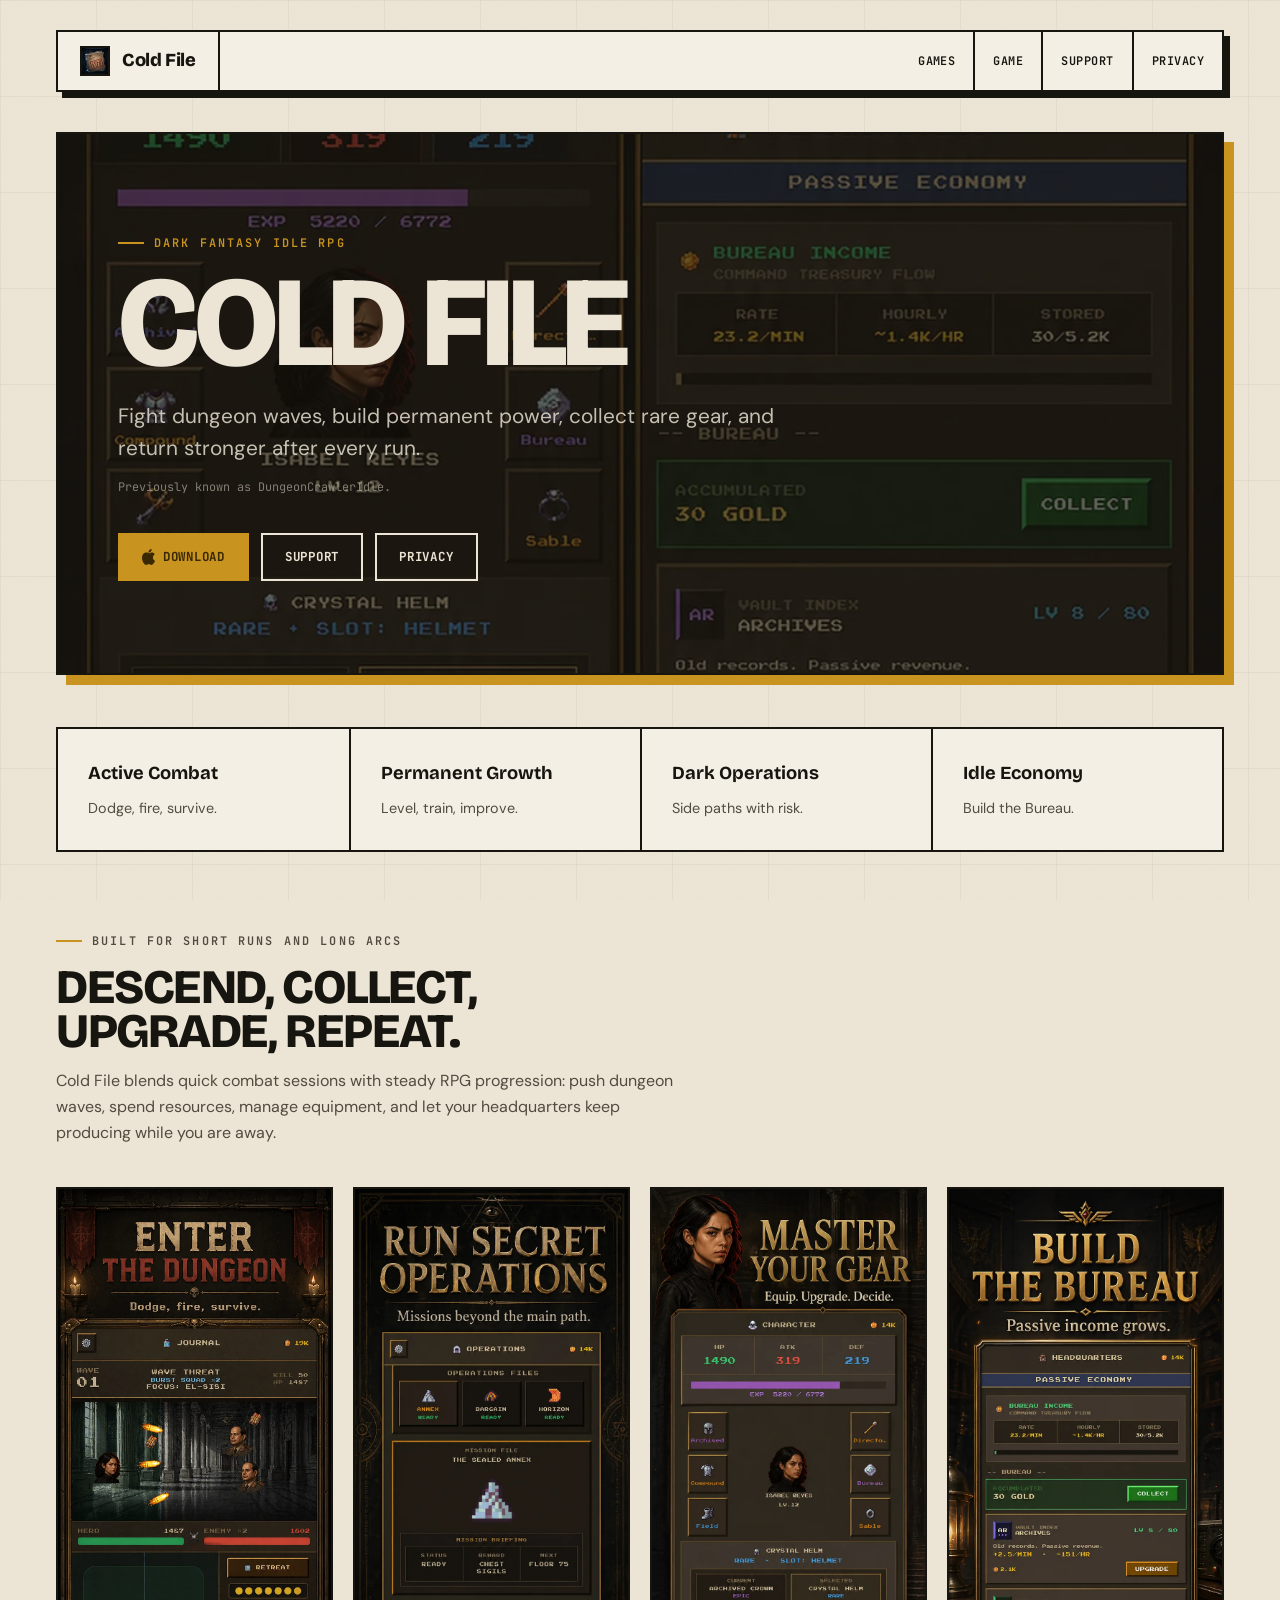
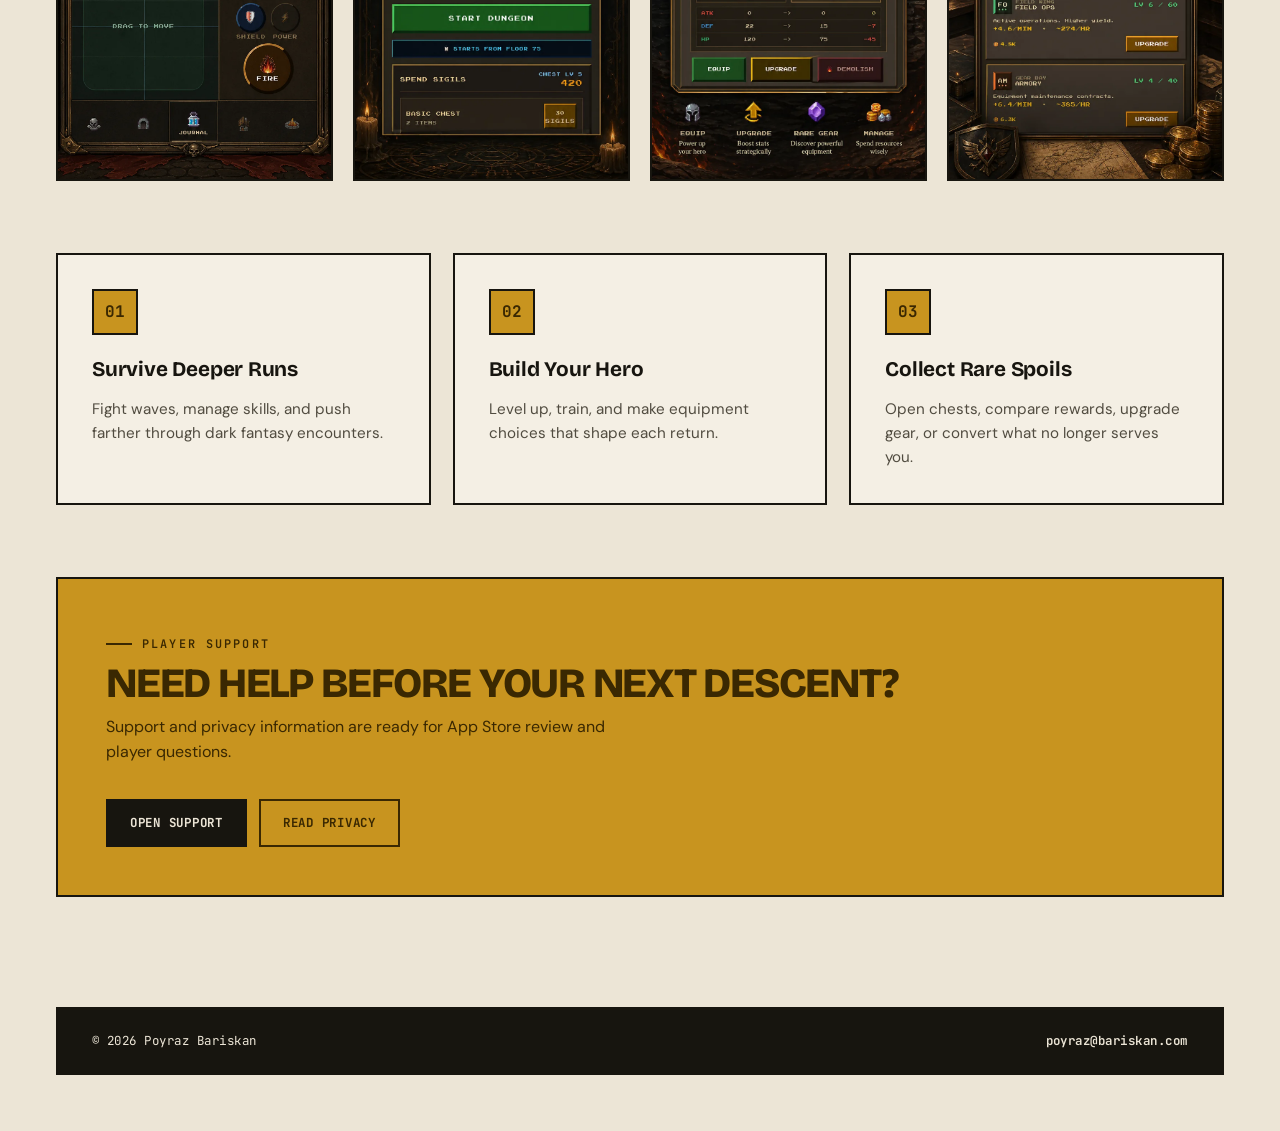
==== commit b27268a8: "feat(design): apply brutalist redesign to all pages and subsites Replace the previous light theme wi" ====
--- a/ColdFile/index.html
+++ b/ColdFile/index.html
@@ -19,16 +19,16 @@
     <link rel="apple-touch-icon" href="./assets/icon-192.png">
     <link rel="preconnect" href="https://fonts.googleapis.com">
     <link rel="preconnect" href="https://fonts.gstatic.com" crossorigin>
-    <link href="https://fonts.googleapis.com/css2?family=Unbounded:wght@700;900&family=DM+Sans:opsz,wght@9..40,400;9..40,500;9..40,600;9..40,700;9..40,900&display=swap" rel="stylesheet">
-    <link rel="stylesheet" href="./styles.css">
+    <link href="https://fonts.googleapis.com/css2?family=Bricolage+Grotesque:opsz,wght@12..96,600;12..96,700;12..96,800&family=DM+Sans:opsz,wght@9..40,400;9..40,500;9..40,600&family=JetBrains+Mono:wght@500;600;700&display=swap" rel="stylesheet">
+    <link rel="stylesheet" href="../styles.css">
   </head>
-  <body class="home-page">
-    <header class="site-header" aria-label="Main navigation">
+  <body class="accent-cold">
+    <header class="site-header">
       <a class="brand" href="./" aria-label="Cold File home">
         <img src="./assets/icon-192.png" width="42" height="42" alt="">
         <span>Cold File</span>
       </a>
-      <nav class="site-nav">
+      <nav class="site-nav" aria-label="Main navigation">
         <a href="../">Games</a>
         <a href="#game">Game</a>
         <a href="./support.html">Support</a>
@@ -37,40 +37,31 @@
     </header>
 
     <main>
-      <section class="hero">
-        <img class="hero-backdrop" src="./assets/odyssey.webp" alt="" decoding="async">
-        <div class="hero-shade"></div>
-        <div class="hero-content">
+      <section class="g-hero">
+        <img class="g-hero-bg" src="./assets/odyssey.webp" alt="" decoding="async">
+        <div class="g-hero-inner">
           <p class="eyebrow">Dark Fantasy Idle RPG</p>
           <h1>Cold File</h1>
           <p class="lede">
             Fight dungeon waves, build permanent power, collect rare gear, and return stronger after every run.
           </p>
           <p class="former-name">Previously known as DungeonCrawlerIdle.</p>
-          <div class="hero-actions">
-            <a class="button primary" href="./support.html">Support</a>
-            <a class="button ghost" href="./privacy.html">Privacy Policy</a>
+          <div class="actions">
+            <a class="btn btn-solid" href="https://apps.apple.com/us/app/cold-file/id6762484660" target="_blank" rel="noopener">
+              <svg width="13" height="16" viewBox="0 0 814 1000" fill="currentColor" aria-hidden="true"><path d="M788.1 340.9c-5.8 4.5-108.2 62.2-108.2 190.5 0 148.4 130.3 200.9 134.2 202.2-.6 3.2-20.7 71.9-68.7 141.9-42.8 61.6-87.5 123.1-155.5 123.1s-85.5-39.5-164-39.5c-76.5 0-103.7 40.8-165.9 40.8s-105-57.8-155.5-127.4C46 790.8 0 663.9 0 542c0-207.7 135.5-317.6 269-317.6 70.7 0 129.5 46.4 173.1 46.4 41.8 0 108.2-49 187.5-49 30.1 0 108.2 2.6 162.5 95.7zm-234.5-181.5c31.1-36.9 53.1-88.1 53.1-139.3 0-7.1-.6-14.3-1.9-20.1-50.6 1.9-110.8 33.7-147.1 75.8-28.5 32.4-55.1 83.6-55.1 135.5 0 7.8 1.3 15.6 1.9 18.1 3.2.6 8.4 1.3 13.6 1.3 45.4 0 102.5-30.4 135.5-71.3z"/></svg>
+              Download
+            </a>
+            <a class="btn" href="./support.html">Support</a>
+            <a class="btn" href="./privacy.html">Privacy</a>
           </div>
         </div>
       </section>
 
-      <section class="intro-strip" aria-label="Game pillars">
-        <div>
-          <strong>Active Combat</strong>
-          <span>Dodge, fire, survive.</span>
-        </div>
-        <div>
-          <strong>Permanent Growth</strong>
-          <span>Level, train, improve.</span>
-        </div>
-        <div>
-          <strong>Dark Operations</strong>
-          <span>Side paths with risk.</span>
-        </div>
-        <div>
-          <strong>Idle Economy</strong>
-          <span>Build the Bureau.</span>
-        </div>
+      <section class="pillars" aria-label="Game pillars">
+        <div><strong>Active Combat</strong><span>Dodge, fire, survive.</span></div>
+        <div><strong>Permanent Growth</strong><span>Level, train, improve.</span></div>
+        <div><strong>Dark Operations</strong><span>Side paths with risk.</span></div>
+        <div><strong>Idle Economy</strong><span>Build the Bureau.</span></div>
       </section>
 
       <section class="showcase" id="game">
@@ -83,17 +74,17 @@
           </p>
         </div>
 
-        <div class="phone-grid" aria-label="Cold File screenshots">
-          <figure class="phone-frame tall">
+        <div class="shots" aria-label="Cold File screenshots">
+          <figure class="shot tall">
             <img src="./assets/enter-dungeon.webp" alt="Cold File active combat screen." decoding="async">
           </figure>
-          <figure class="phone-frame">
+          <figure class="shot">
             <img src="./assets/operations.webp" alt="Cold File operations screen." loading="lazy" decoding="async">
           </figure>
-          <figure class="phone-frame">
+          <figure class="shot">
             <img src="./assets/gear.webp" alt="Cold File gear management screen." loading="lazy" decoding="async">
           </figure>
-          <figure class="phone-frame">
+          <figure class="shot">
             <img src="./assets/bureau.webp" alt="Cold File headquarters economy screen." loading="lazy" decoding="async">
           </figure>
         </div>
@@ -101,39 +92,37 @@
 
       <section class="feature-band">
         <article class="feature-card">
-          <span class="feature-mark green">01</span>
+          <span class="feature-mark">01</span>
           <h3>Survive Deeper Runs</h3>
           <p>Fight waves, manage skills, and push farther through dark fantasy encounters.</p>
         </article>
         <article class="feature-card">
-          <span class="feature-mark blue">02</span>
+          <span class="feature-mark">02</span>
           <h3>Build Your Hero</h3>
           <p>Level up, train, and make equipment choices that shape each return.</p>
         </article>
         <article class="feature-card">
-          <span class="feature-mark gold">03</span>
+          <span class="feature-mark">03</span>
           <h3>Collect Rare Spoils</h3>
           <p>Open chests, compare rewards, upgrade gear, or convert what no longer serves you.</p>
         </article>
       </section>
 
-      <section class="support-callout">
+      <section class="callout">
         <div>
           <p class="eyebrow">Player Support</p>
           <h2>Need help before your next descent?</h2>
-          <p>
-            Support and privacy information are ready for App Store review and player questions.
-          </p>
+          <p>Support and privacy information are ready for App Store review and player questions.</p>
         </div>
-        <div class="callout-actions">
-          <a class="button primary" href="./support.html">Open Support</a>
-          <a class="button ghost" href="./privacy.html">Read Privacy</a>
+        <div class="actions">
+          <a class="btn" href="./support.html">Open Support</a>
+          <a class="btn btn-ghost" href="./privacy.html">Read Privacy</a>
         </div>
       </section>
     </main>
 
     <footer class="site-footer">
-      <span>2026 Poyraz Bariskan</span>
+      <span>© 2026 Poyraz Bariskan</span>
       <a href="mailto:poyraz@bariskan.com">poyraz@bariskan.com</a>
     </footer>
   </body>
--- a/styles.css
+++ b/styles.css
@@ -0,0 +1,1020 @@
+/* ============================================================
+   Poyraz Bariskan — Design System
+   "Bold Editorial Brutalism"
+   Bone paper · near-black ink · hard offset shadows · per-theme accent
+   ============================================================ */
+
+/* ── Tokens ─────────────────────────────────────────────── */
+:root {
+  color-scheme: light;
+
+  --paper:      #ece5d6;
+  --paper-2:    #e4dccb;
+  --surface:    #f4efe4;
+  --ink:        #17150f;
+  --ink-soft:   #514c40;
+  --ink-faint:  #8a8576;
+  --line:       #17150f;
+
+  /* default accent — portfolio shell */
+  --accent:     #ff4a1c;
+  --accent-ink: #2c0d04;
+
+  --display: 'Bricolage Grotesque', 'Arial Narrow', sans-serif;
+  --body:    'DM Sans', ui-sans-serif, system-ui, sans-serif;
+  --mono:    'JetBrains Mono', ui-monospace, 'SFMono-Regular', monospace;
+
+  --maxw: 1200px;
+  --gut:  clamp(20px, 5vw, 56px);
+  --border: 2.5px solid var(--ink);
+}
+
+/* per-page / per-project accent scopes */
+.accent-portfolio { --accent: #ff4a1c; --accent-ink: #2c0d04; }
+.accent-cold      { --accent: #c8941f; --accent-ink: #3a2802; }
+.accent-merge     { --accent: #16a883; --accent-ink: #053026; }
+.accent-viesly    { --accent: #f5a400; --accent-ink: #3a2700; }
+
+/* ── Reset ──────────────────────────────────────────────── */
+*, *::before, *::after { box-sizing: border-box; margin: 0; }
+html { scroll-behavior: smooth; -webkit-text-size-adjust: 100%; }
+
+body {
+  min-height: 100dvh;
+  background-color: var(--paper);
+  color: var(--ink);
+  font-family: var(--body);
+  font-size: 16px;
+  line-height: 1.6;
+  -webkit-font-smoothing: antialiased;
+  position: relative;
+  overflow-x: hidden;
+}
+
+/* faint hairline grid + grain atmosphere */
+body::before {
+  content: "";
+  position: fixed;
+  inset: 0;
+  pointer-events: none;
+  z-index: 0;
+  background-image:
+    linear-gradient(to right, rgba(23,21,15,0.045) 1px, transparent 1px),
+    linear-gradient(to bottom, rgba(23,21,15,0.045) 1px, transparent 1px);
+  background-size: clamp(48px, 8vw, 96px) clamp(48px, 8vw, 96px);
+}
+body::after {
+  content: "";
+  position: fixed;
+  inset: 0;
+  pointer-events: none;
+  z-index: 0;
+  opacity: 0.5;
+  mix-blend-mode: multiply;
+  background-image: url("data:image/svg+xml,%3Csvg xmlns='http://www.w3.org/2000/svg' width='120' height='120'%3E%3Cfilter id='n'%3E%3CfeTurbulence type='fractalNoise' baseFrequency='0.85' numOctaves='2' stitchTiles='stitch'/%3E%3C/filter%3E%3Crect width='100%25' height='100%25' filter='url(%23n)' opacity='0.045'/%3E%3C/svg%3E");
+}
+
+main, .site-header, .site-footer { position: relative; z-index: 1; }
+
+img { display: block; max-width: 100%; }
+a   { color: inherit; }
+::selection { background: var(--accent); color: var(--accent-ink); }
+
+.shell { width: min(var(--maxw), 100% - var(--gut) * 2); margin-inline: auto; }
+
+/* ── Header ─────────────────────────────────────────────── */
+.site-header {
+  display: flex;
+  align-items: stretch;
+  justify-content: space-between;
+  gap: 16px;
+  width: min(var(--maxw), 100% - var(--gut) * 2);
+  margin: clamp(18px, 3vw, 30px) auto 0;
+  border: var(--border);
+  background: var(--surface);
+  box-shadow: 6px 6px 0 var(--ink);
+  animation: drop 0.7s cubic-bezier(0.16,1,0.3,1) both;
+}
+
+.brand {
+  display: flex;
+  align-items: center;
+  gap: 12px;
+  padding: 14px 22px;
+  font-family: var(--display);
+  font-weight: 800;
+  font-size: 1.15rem;
+  letter-spacing: -0.02em;
+  text-decoration: none;
+  border-right: var(--border);
+  white-space: nowrap;
+}
+.brand img { width: 30px; height: 30px; border: 2px solid var(--ink); }
+.brand .brand-mark {
+  display: inline-grid;
+  place-items: center;
+  width: 32px; height: 32px;
+  background: var(--accent);
+  color: var(--accent-ink);
+  font-size: 0.85rem;
+  font-weight: 800;
+  border: 2px solid var(--ink);
+}
+
+.site-nav { display: flex; align-items: stretch; flex-wrap: wrap; }
+.site-nav a {
+  display: inline-flex;
+  align-items: center;
+  padding: 0 18px;
+  font-family: var(--mono);
+  font-size: 0.74rem;
+  font-weight: 600;
+  letter-spacing: 0.04em;
+  text-transform: uppercase;
+  text-decoration: none;
+  color: var(--ink);
+  border-left: 2px solid var(--ink);
+  transition: background 0.18s, color 0.18s;
+}
+.site-nav a:first-child { border-left: none; }
+.site-nav a:hover,
+.site-nav a:focus-visible { background: var(--ink); color: var(--paper); outline: none; }
+.site-nav a[aria-current="page"] { background: var(--accent); color: var(--accent-ink); }
+
+/* ── Hero ───────────────────────────────────────────────── */
+.hero {
+  width: min(var(--maxw), 100% - var(--gut) * 2);
+  margin: clamp(36px, 7vw, 84px) auto clamp(28px, 5vw, 56px);
+}
+
+.eyebrow {
+  display: inline-flex;
+  align-items: center;
+  gap: 10px;
+  font-family: var(--mono);
+  font-size: 0.74rem;
+  font-weight: 600;
+  letter-spacing: 0.18em;
+  text-transform: uppercase;
+  color: var(--ink-soft);
+}
+.eyebrow::before {
+  content: "";
+  width: 26px; height: 2px;
+  background: var(--accent);
+}
+
+.hero-eyebrow { margin-bottom: clamp(18px, 3vw, 30px); animation: rise 0.7s 0.1s cubic-bezier(0.16,1,0.3,1) both; }
+
+.hero-title {
+  font-family: var(--display);
+  font-weight: 800;
+  font-size: clamp(3.4rem, 13vw, 11rem);
+  line-height: 0.84;
+  letter-spacing: -0.04em;
+  text-transform: uppercase;
+}
+.hero-title .line { display: block; animation: rise 0.8s cubic-bezier(0.16,1,0.3,1) both; }
+.hero-title .line:nth-child(1) { animation-delay: 0.16s; }
+.hero-title .line:nth-child(2) { animation-delay: 0.24s; }
+.hero-title .outline {
+  color: transparent;
+  -webkit-text-stroke: 2px var(--ink);
+  text-stroke: 2px var(--ink);
+}
+.hero-title .accent { color: var(--accent); }
+
+.hero-meta {
+  display: flex;
+  flex-wrap: wrap;
+  gap: 10px 14px;
+  margin-top: clamp(24px, 4vw, 40px);
+  animation: rise 0.8s 0.34s cubic-bezier(0.16,1,0.3,1) both;
+}
+.hero-meta .tag {
+  font-family: var(--mono);
+  font-size: 0.72rem;
+  font-weight: 600;
+  letter-spacing: 0.06em;
+  text-transform: uppercase;
+  padding: 7px 14px;
+  border: 2px solid var(--ink);
+  background: var(--surface);
+}
+.hero-meta .tag.solid { background: var(--ink); color: var(--paper); }
+
+.hero-lede {
+  max-width: 44ch;
+  margin-top: clamp(22px, 3.5vw, 34px);
+  font-size: clamp(1.05rem, 2.2vw, 1.4rem);
+  line-height: 1.5;
+  color: var(--ink-soft);
+  animation: rise 0.8s 0.42s cubic-bezier(0.16,1,0.3,1) both;
+}
+.hero-lede b { color: var(--ink); font-weight: 600; }
+
+/* ── Marquee strip ──────────────────────────────────────── */
+.marquee {
+  border-block: var(--border);
+  background: var(--accent);
+  color: var(--accent-ink);
+  overflow: hidden;
+  white-space: nowrap;
+  padding: 12px 0;
+  margin-block: clamp(28px, 5vw, 56px);
+  animation: rise 0.8s 0.5s cubic-bezier(0.16,1,0.3,1) both;
+}
+.marquee-track {
+  display: inline-flex;
+  gap: 0;
+  will-change: transform;
+  animation: scroll-x 26s linear infinite;
+}
+.marquee:hover .marquee-track { animation-play-state: paused; }
+.marquee-track span {
+  font-family: var(--display);
+  font-weight: 800;
+  font-size: 1.15rem;
+  letter-spacing: -0.01em;
+  text-transform: uppercase;
+  padding-inline: 22px;
+  display: inline-flex;
+  align-items: center;
+  gap: 22px;
+}
+.marquee-track span::after {
+  content: "✦";
+  font-size: 0.8rem;
+}
+
+@keyframes scroll-x {
+  from { transform: translateX(0); }
+  to   { transform: translateX(-50%); }
+}
+
+/* ── Section heading ────────────────────────────────────── */
+.section-head {
+  display: flex;
+  align-items: flex-end;
+  justify-content: space-between;
+  gap: 16px;
+  width: min(var(--maxw), 100% - var(--gut) * 2);
+  margin: 0 auto clamp(24px, 4vw, 44px);
+  padding-bottom: 16px;
+  border-bottom: var(--border);
+}
+.section-head h2 {
+  font-family: var(--display);
+  font-weight: 800;
+  font-size: clamp(1.8rem, 5vw, 3rem);
+  line-height: 0.92;
+  letter-spacing: -0.03em;
+  text-transform: uppercase;
+}
+.section-head .count {
+  font-family: var(--mono);
+  font-size: 0.8rem;
+  font-weight: 600;
+  letter-spacing: 0.1em;
+  color: var(--ink-soft);
+  white-space: nowrap;
+}
+
+/* ── Work list (projects) ───────────────────────────────── */
+.work {
+  width: min(var(--maxw), 100% - var(--gut) * 2);
+  margin: 0 auto clamp(60px, 9vw, 120px);
+  display: flex;
+  flex-direction: column;
+  gap: clamp(26px, 4vw, 44px);
+}
+
+.work-item {
+  display: grid;
+  grid-template-columns: 1.05fr 0.95fr;
+  border: var(--border);
+  background: var(--surface);
+  transition: transform 0.25s cubic-bezier(0.16,1,0.3,1), box-shadow 0.25s cubic-bezier(0.16,1,0.3,1);
+}
+.work-item:hover {
+  transform: translate(-6px, -6px);
+  box-shadow: 12px 12px 0 var(--accent);
+}
+.work-item:nth-child(even) .work-media { order: 2; border-left: var(--border); border-right: none; }
+
+.work-media {
+  position: relative;
+  overflow: hidden;
+  border-right: var(--border);
+  background: var(--paper-2);
+  min-height: 280px;
+}
+.work-media img {
+  width: 100%; height: 100%;
+  object-fit: cover;
+  aspect-ratio: 16 / 11;
+  transition: transform 0.6s cubic-bezier(0.16,1,0.3,1);
+}
+.work-item:hover .work-media img { transform: scale(1.04); }
+.work-media.contain { display: grid; place-items: center; padding: 30px; }
+.work-media.contain img { object-fit: contain; aspect-ratio: auto; height: auto; max-height: 240px; }
+
+.work-index {
+  position: absolute;
+  top: 0; left: 0;
+  font-family: var(--mono);
+  font-size: 0.78rem;
+  font-weight: 700;
+  letter-spacing: 0.05em;
+  padding: 8px 14px;
+  background: var(--ink);
+  color: var(--paper);
+  z-index: 2;
+}
+
+.work-info {
+  padding: clamp(26px, 3.5vw, 46px);
+  display: flex;
+  flex-direction: column;
+}
+.work-genre {
+  font-family: var(--mono);
+  font-size: 0.72rem;
+  font-weight: 600;
+  letter-spacing: 0.12em;
+  text-transform: uppercase;
+  color: var(--accent);
+  margin-bottom: 14px;
+}
+.work-genre b { color: var(--accent); }
+.work-title {
+  font-family: var(--display);
+  font-weight: 800;
+  font-size: clamp(2.2rem, 5vw, 3.4rem);
+  line-height: 0.9;
+  letter-spacing: -0.03em;
+  text-transform: uppercase;
+  margin-bottom: 16px;
+}
+.work-title a { text-decoration: none; }
+.work-desc {
+  color: var(--ink-soft);
+  font-size: 1rem;
+  line-height: 1.6;
+  flex: 1;
+}
+.work-actions {
+  display: flex;
+  flex-wrap: wrap;
+  gap: 12px;
+  margin-top: clamp(24px, 3vw, 34px);
+}
+
+/* ── Buttons ────────────────────────────────────────────── */
+.btn {
+  display: inline-flex;
+  align-items: center;
+  justify-content: center;
+  gap: 8px;
+  min-height: 48px;
+  padding: 0 22px;
+  font-family: var(--mono);
+  font-size: 0.78rem;
+  font-weight: 700;
+  letter-spacing: 0.06em;
+  text-transform: uppercase;
+  text-decoration: none;
+  border: 2.5px solid var(--ink);
+  background: var(--surface);
+  color: var(--ink);
+  cursor: pointer;
+  transition: transform 0.16s, box-shadow 0.16s, background 0.16s, color 0.16s;
+}
+.btn:hover { transform: translate(-3px, -3px); box-shadow: 5px 5px 0 var(--ink); }
+.btn:active { transform: translate(0, 0); box-shadow: 0 0 0 var(--ink); }
+
+.btn-solid { background: var(--accent); color: var(--accent-ink); }
+.btn-ink   { background: var(--ink); color: var(--paper); }
+.btn-ink:hover { box-shadow: 5px 5px 0 var(--accent); }
+
+.btn-soon-wrap { position: relative; display: inline-flex; }
+.btn-soon-tip {
+  position: absolute;
+  bottom: calc(100% + 10px);
+  left: 50%;
+  transform: translateX(-50%) translateY(6px);
+  white-space: nowrap;
+  background: var(--ink);
+  color: var(--paper);
+  font-family: var(--mono);
+  font-size: 0.66rem;
+  font-weight: 700;
+  letter-spacing: 0.12em;
+  text-transform: uppercase;
+  padding: 6px 13px;
+  pointer-events: none;
+  opacity: 0;
+  transition: opacity 0.2s, transform 0.2s;
+}
+.btn-soon-wrap.tip-show .btn-soon-tip { opacity: 1; transform: translateX(-50%) translateY(0); }
+
+/* ── Footer ─────────────────────────────────────────────── */
+.site-footer {
+  width: min(var(--maxw), 100% - var(--gut) * 2);
+  margin: 0 auto clamp(30px, 5vw, 56px);
+  border: var(--border);
+  background: var(--ink);
+  color: var(--paper);
+  display: flex;
+  flex-wrap: wrap;
+  align-items: center;
+  justify-content: space-between;
+  gap: 12px;
+  padding: 22px clamp(20px, 3vw, 34px);
+  font-family: var(--mono);
+  font-size: 0.78rem;
+  letter-spacing: 0.04em;
+}
+.site-footer a { text-decoration: none; font-weight: 600; }
+.site-footer a:hover { color: var(--accent); }
+.site-footer .foot-soc { display: flex; gap: 18px; flex-wrap: wrap; }
+
+/* ── Animations ─────────────────────────────────────────── */
+@keyframes drop { from { opacity: 0; transform: translateY(-16px); } to { opacity: 1; transform: translateY(0); } }
+@keyframes rise { from { opacity: 0; transform: translateY(26px); } to { opacity: 1; transform: translateY(0); } }
+
+@media (prefers-reduced-motion: reduce) {
+  * { animation: none !important; transition: none !important; }
+  .marquee-track { animation: none !important; }
+}
+
+/* ── Responsive ─────────────────────────────────────────── */
+@media (max-width: 860px) {
+  .work-item { grid-template-columns: 1fr; }
+  .work-item .work-media,
+  .work-item:nth-child(even) .work-media {
+    order: 0;
+    border-right: none;
+    border-left: none;
+    border-bottom: var(--border);
+  }
+  .work-media { min-height: 220px; }
+}
+
+@media (max-width: 620px) {
+  .site-header { flex-direction: column; box-shadow: 4px 4px 0 var(--ink); }
+  .brand { border-right: none; border-bottom: 2px solid var(--ink); justify-content: center; }
+  .site-nav { justify-content: stretch; }
+  .site-nav a { flex: 1; justify-content: center; padding: 12px 10px; }
+  .work-item:hover { transform: translate(-3px,-3px); box-shadow: 7px 7px 0 var(--accent); }
+  .work-actions .btn { flex: 1; }
+}
+
+@media (max-width: 420px) {
+  .hero-meta .tag { font-size: 0.66rem; padding: 6px 10px; }
+}
+
+/* ============================================================
+   Inner pages — shared scaffolding
+   ============================================================ */
+.page {
+  width: min(900px, 100% - var(--gut) * 2);
+  margin-inline: auto;
+  padding: clamp(40px, 7vw, 84px) 0 clamp(60px, 9vw, 110px);
+}
+
+.page-head { margin-bottom: clamp(34px, 5vw, 56px); }
+.page-eyebrow { margin-bottom: 18px; animation: rise 0.6s cubic-bezier(0.16,1,0.3,1) both; }
+.page-title {
+  font-family: var(--display);
+  font-weight: 800;
+  font-size: clamp(2.6rem, 9vw, 5.6rem);
+  line-height: 0.86;
+  letter-spacing: -0.04em;
+  text-transform: uppercase;
+  animation: rise 0.7s 0.06s cubic-bezier(0.16,1,0.3,1) both;
+}
+.page-title .accent { color: var(--accent); }
+.page-title .outline { color: transparent; -webkit-text-stroke: 2px var(--ink); }
+.page-lede {
+  max-width: 56ch;
+  margin-top: clamp(18px, 3vw, 26px);
+  font-size: clamp(1.02rem, 2vw, 1.25rem);
+  line-height: 1.55;
+  color: var(--ink-soft);
+  animation: rise 0.7s 0.12s cubic-bezier(0.16,1,0.3,1) both;
+}
+
+.rule {
+  border: none;
+  border-top: var(--border);
+  margin: clamp(34px, 5vw, 52px) 0;
+}
+
+.block-label {
+  font-family: var(--mono);
+  font-size: 0.74rem;
+  font-weight: 600;
+  letter-spacing: 0.16em;
+  text-transform: uppercase;
+  color: var(--ink-soft);
+  margin-bottom: 18px;
+}
+
+/* ── About: bio row ─────────────────────────────────────── */
+.bio-row {
+  display: flex;
+  align-items: stretch;
+  gap: clamp(22px, 3vw, 34px);
+  animation: rise 0.7s 0.18s cubic-bezier(0.16,1,0.3,1) both;
+}
+.portrait {
+  flex-shrink: 0;
+  width: clamp(150px, 24vw, 230px);
+  border: var(--border);
+  background: var(--surface);
+  box-shadow: 8px 8px 0 var(--accent);
+  overflow: hidden;
+}
+.portrait img { width: 100%; height: 100%; object-fit: cover; aspect-ratio: 1 / 1.08; }
+.bio {
+  font-size: clamp(1rem, 1.7vw, 1.18rem);
+  line-height: 1.7;
+  color: var(--ink-soft);
+  align-self: center;
+}
+.bio b, .bio strong { color: var(--ink); font-weight: 600; }
+
+@media (max-width: 620px) {
+  .bio-row { flex-direction: column; }
+  .portrait { width: clamp(140px, 42vw, 180px); box-shadow: 6px 6px 0 var(--accent); }
+}
+
+/* ── About: skills chips ────────────────────────────────── */
+.skill-row { margin-bottom: 22px; }
+.skill-row:last-child { margin-bottom: 0; }
+.skill-cat {
+  font-family: var(--mono);
+  font-size: 0.7rem;
+  font-weight: 600;
+  letter-spacing: 0.1em;
+  text-transform: uppercase;
+  color: var(--ink-faint);
+  margin-bottom: 10px;
+}
+.chips { display: flex; flex-wrap: wrap; gap: 8px; }
+.chip {
+  font-family: var(--mono);
+  font-size: 0.78rem;
+  font-weight: 600;
+  padding: 7px 13px;
+  border: 2px solid var(--ink);
+  background: var(--surface);
+  transition: background 0.16s, color 0.16s, transform 0.16s;
+}
+.chip:hover { background: var(--accent); color: var(--accent-ink); transform: translateY(-2px); }
+
+/* ── About: disclosure + timeline ───────────────────────── */
+.disclosure {
+  display: flex;
+  align-items: center;
+  gap: 16px;
+  width: 100%;
+  padding: 20px 24px;
+  background: var(--surface);
+  border: var(--border);
+  font-family: var(--mono);
+  font-size: 0.84rem;
+  font-weight: 600;
+  text-transform: uppercase;
+  letter-spacing: 0.06em;
+  color: var(--ink);
+  cursor: pointer;
+  text-align: left;
+  transition: box-shadow 0.18s, transform 0.18s;
+}
+.disclosure:hover { transform: translate(-3px,-3px); box-shadow: 6px 6px 0 var(--accent); }
+.disclosure .d-label { flex: 1; }
+.disclosure .d-sub {
+  display: block;
+  font-size: 0.68rem;
+  font-weight: 500;
+  letter-spacing: 0.04em;
+  text-transform: none;
+  color: var(--ink-faint);
+  margin-top: 5px;
+}
+.disclosure .chev {
+  display: grid; place-items: center;
+  width: 30px; height: 30px;
+  border: 2px solid var(--ink);
+  background: var(--accent); color: var(--accent-ink);
+  flex-shrink: 0;
+  font-size: 0.8rem;
+  transition: transform 0.4s cubic-bezier(0.16,1,0.3,1);
+}
+.disclosure[aria-expanded="true"] .chev { transform: rotate(180deg); }
+
+.detail-panel { overflow: hidden; max-height: 0; transition: max-height 0.6s cubic-bezier(0.16,1,0.3,1); }
+.detail-panel.open { max-height: 5000px; }
+.detail-inner { padding-top: clamp(34px, 5vw, 48px); }
+
+.tl-section { margin-bottom: clamp(34px, 5vw, 48px); }
+.tl-section:last-child { margin-bottom: 0; }
+.tl-heading {
+  font-family: var(--mono);
+  font-size: 0.74rem;
+  font-weight: 600;
+  letter-spacing: 0.14em;
+  text-transform: uppercase;
+  color: var(--ink);
+  padding-bottom: 14px;
+  border-bottom: var(--border);
+  margin-bottom: 26px;
+}
+.tl-item {
+  position: relative;
+  padding-left: 26px;
+  margin-bottom: 28px;
+}
+.tl-item:last-child { margin-bottom: 0; }
+.tl-item::before {
+  content: "";
+  position: absolute;
+  left: 0; top: 7px;
+  width: 11px; height: 11px;
+  background: var(--accent);
+  border: 2px solid var(--ink);
+}
+.tl-date {
+  font-family: var(--mono);
+  font-size: 0.7rem;
+  font-weight: 600;
+  letter-spacing: 0.08em;
+  text-transform: uppercase;
+  color: var(--ink-faint);
+  margin-bottom: 5px;
+}
+.tl-role {
+  font-family: var(--display);
+  font-size: 1.2rem;
+  font-weight: 700;
+  letter-spacing: -0.01em;
+  margin-bottom: 4px;
+}
+.tl-org { font-size: 0.9rem; color: var(--ink-soft); margin-bottom: 12px; }
+.tl-bullets { list-style: none; display: flex; flex-direction: column; gap: 7px; }
+.tl-bullets li {
+  font-size: 0.92rem;
+  color: var(--ink-soft);
+  line-height: 1.6;
+  padding-left: 18px;
+  position: relative;
+}
+.tl-bullets li::before { content: "—"; position: absolute; left: 0; color: var(--accent); }
+
+.courses-grid {
+  display: grid;
+  grid-template-columns: repeat(auto-fill, minmax(210px, 1fr));
+  gap: 10px;
+}
+.course-card {
+  border: 2px solid var(--ink);
+  background: var(--surface);
+  padding: 14px 16px;
+  font-size: 0.88rem;
+  font-weight: 500;
+}
+.course-card time {
+  display: block;
+  font-family: var(--mono);
+  font-size: 0.68rem;
+  color: var(--ink-faint);
+  margin-top: 4px;
+}
+
+/* ── Contact: link rows ─────────────────────────────────── */
+.link-list {
+  display: flex;
+  flex-direction: column;
+  border: var(--border);
+  background: var(--surface);
+  animation: rise 0.7s 0.18s cubic-bezier(0.16,1,0.3,1) both;
+}
+.link-row {
+  display: flex;
+  align-items: center;
+  gap: 18px;
+  padding: clamp(18px, 3vw, 26px) clamp(20px, 3vw, 30px);
+  text-decoration: none;
+  color: var(--ink);
+  border-top: 2px solid var(--ink);
+  transition: background 0.18s, color 0.18s, padding-left 0.18s;
+}
+.link-row:first-child { border-top: none; }
+.link-row:hover { background: var(--ink); color: var(--paper); padding-left: clamp(28px, 4vw, 42px); }
+.link-row:hover .l-arrow { color: var(--accent); transform: translate(4px,-4px); }
+.l-icon {
+  display: grid; place-items: center;
+  width: 48px; height: 48px;
+  flex-shrink: 0;
+  border: 2px solid currentColor;
+}
+.link-row:hover .l-icon { color: var(--accent); }
+.l-text { flex: 1; min-width: 0; }
+.l-label {
+  display: block;
+  font-family: var(--mono);
+  font-size: 0.68rem;
+  font-weight: 600;
+  letter-spacing: 0.12em;
+  text-transform: uppercase;
+  color: var(--ink-faint);
+  margin-bottom: 3px;
+}
+.l-value { display: block; }
+.link-row:hover .l-label { color: var(--paper); }
+.l-value {
+  font-family: var(--display);
+  font-size: clamp(1.1rem, 2.4vw, 1.5rem);
+  font-weight: 700;
+  letter-spacing: -0.01em;
+}
+.l-arrow { flex-shrink: 0; font-size: 1.2rem; transition: transform 0.2s, color 0.2s; }
+
+/* ── Document pages (support / privacy) ─────────────────── */
+.doc { width: min(1000px, 100% - var(--gut) * 2); margin-inline: auto; padding: clamp(34px,5vw,60px) 0 clamp(60px,9vw,110px); }
+.doc-head {
+  display: grid;
+  grid-template-columns: 1.2fr 0.8fr;
+  border: var(--border);
+  background: var(--surface);
+  margin-bottom: clamp(22px, 3vw, 34px);
+  animation: rise 0.7s cubic-bezier(0.16,1,0.3,1) both;
+}
+.doc-head .dh-copy { padding: clamp(26px, 4vw, 44px); }
+.doc-head h1 {
+  font-family: var(--display);
+  font-weight: 800;
+  font-size: clamp(2.2rem, 6vw, 3.6rem);
+  line-height: 0.88;
+  letter-spacing: -0.03em;
+  text-transform: uppercase;
+  margin: 14px 0 16px;
+}
+.doc-head .lede { font-size: 1.05rem; color: var(--ink-soft); line-height: 1.6; }
+.doc-head .muted { font-family: var(--mono); font-size: 0.74rem; color: var(--ink-faint); margin-top: 14px; }
+.doc-art { position: relative; border-left: var(--border); background: var(--paper-2); overflow: hidden; }
+.doc-art img { position: absolute; inset: 0; width: 100%; height: 100%; object-fit: cover; }
+
+.doc-grid { display: grid; grid-template-columns: 1.5fr 0.8fr; gap: clamp(18px, 3vw, 28px); align-items: start; }
+
+.prose {
+  border: var(--border);
+  background: var(--surface);
+  padding: clamp(26px, 4vw, 44px);
+}
+.prose h2 {
+  font-family: var(--display);
+  font-size: 1.35rem;
+  font-weight: 700;
+  letter-spacing: -0.01em;
+  margin: 30px 0 12px;
+  padding-top: 22px;
+  border-top: 2px solid var(--ink);
+}
+.prose > h2:first-child, .prose > *:first-child { margin-top: 0; }
+.prose h2:first-of-type { }
+.prose p { color: var(--ink-soft); line-height: 1.7; margin-bottom: 14px; }
+.prose p:last-child { margin-bottom: 0; }
+.text-link {
+  color: var(--ink);
+  font-weight: 600;
+  text-decoration: underline;
+  text-decoration-color: var(--accent);
+  text-underline-offset: 3px;
+  text-decoration-thickness: 2px;
+}
+.text-link:hover { background: var(--accent); color: var(--accent-ink); }
+
+.mail-panel {
+  display: flex;
+  flex-direction: column;
+  gap: 4px;
+  margin: 18px 0 4px;
+  padding: 18px 22px;
+  border: 2px solid var(--ink);
+  background: var(--ink);
+  color: var(--paper);
+  text-decoration: none;
+  transition: box-shadow 0.18s, transform 0.18s;
+}
+.mail-panel:hover { transform: translate(-3px,-3px); box-shadow: 6px 6px 0 var(--accent); }
+.mail-panel span { font-family: var(--mono); font-size: 0.68rem; letter-spacing: 0.12em; text-transform: uppercase; opacity: 0.7; }
+.mail-panel strong { font-family: var(--display); font-size: 1.15rem; font-weight: 700; }
+
+.check-list, .status-list { list-style: none; display: flex; flex-direction: column; gap: 10px; margin: 6px 0 4px; }
+.check-list li, .status-list li {
+  position: relative;
+  padding-left: 28px;
+  color: var(--ink-soft);
+  line-height: 1.55;
+}
+.check-list li::before, .status-list li::before {
+  content: "✓";
+  position: absolute; left: 0; top: 0;
+  width: 18px; height: 18px;
+  display: grid; place-items: center;
+  background: var(--accent); color: var(--accent-ink);
+  font-size: 0.72rem; font-weight: 800;
+}
+
+.doc-aside {
+  border: var(--border);
+  background: var(--ink);
+  color: var(--paper);
+  padding: clamp(22px, 3vw, 30px);
+}
+.doc-aside .block-label { color: var(--accent); }
+.doc-aside .status-list li { color: var(--paper); }
+.info-dl { display: flex; flex-direction: column; gap: 0; margin-bottom: 22px; }
+.info-dl > div {
+  display: flex;
+  justify-content: space-between;
+  gap: 14px;
+  padding: 12px 0;
+  border-top: 1px solid rgba(236,229,214,0.18);
+}
+.info-dl > div:first-child { border-top: none; }
+.info-dl dt { font-family: var(--mono); font-size: 0.72rem; letter-spacing: 0.06em; text-transform: uppercase; opacity: 0.65; }
+.info-dl dd { font-weight: 600; text-align: right; }
+.btn-full { width: 100%; }
+.doc-aside .btn { background: transparent; color: var(--paper); border-color: var(--paper); }
+.doc-aside .btn:hover { background: var(--accent); color: var(--accent-ink); border-color: var(--accent); box-shadow: 5px 5px 0 rgba(236,229,214,0.25); }
+
+.doc-simple { width: min(760px, 100% - var(--gut) * 2); margin-inline: auto; padding: clamp(34px,5vw,60px) 0 clamp(60px,9vw,110px); }
+.doc-simple .prose { animation: rise 0.7s 0.06s cubic-bezier(0.16,1,0.3,1) both; }
+.doc-simple .small { font-family: var(--mono); font-size: 0.72rem; color: var(--ink-faint); margin-top: 18px; }
+
+@media (max-width: 760px) {
+  .doc-head { grid-template-columns: 1fr; }
+  .doc-art { border-left: none; border-top: var(--border); min-height: 180px; }
+  .doc-grid { grid-template-columns: 1fr; }
+}
+
+/* ── Game landing pages ─────────────────────────────────── */
+.g-hero {
+  position: relative;
+  width: min(var(--maxw), 100% - var(--gut) * 2);
+  margin: clamp(24px,4vw,40px) auto clamp(28px,5vw,52px);
+  border: var(--border);
+  background: var(--ink);
+  overflow: hidden;
+  box-shadow: 10px 10px 0 var(--accent);
+  animation: rise 0.7s cubic-bezier(0.16,1,0.3,1) both;
+}
+.g-hero-bg { position: absolute; inset: 0; width: 100%; height: 100%; object-fit: cover; opacity: 0.34; }
+.g-hero-inner { position: relative; padding: clamp(40px, 8vw, 92px) clamp(26px, 5vw, 60px); color: var(--paper); }
+.g-hero .eyebrow { color: var(--accent); }
+.g-hero .eyebrow::before { background: var(--accent); }
+.g-hero h1 {
+  font-family: var(--display);
+  font-weight: 800;
+  font-size: clamp(3rem, 11vw, 8rem);
+  line-height: 0.84;
+  letter-spacing: -0.04em;
+  text-transform: uppercase;
+  margin: 18px 0 0;
+}
+.g-hero .lede { max-width: 48ch; margin-top: 22px; font-size: clamp(1.02rem, 2vw, 1.3rem); line-height: 1.55; color: rgba(236,229,214,0.82); }
+.g-hero .former-name { font-family: var(--mono); font-size: 0.74rem; color: rgba(236,229,214,0.5); margin-top: 14px; }
+.g-hero .actions { display: flex; flex-wrap: wrap; gap: 12px; margin-top: clamp(26px,4vw,36px); }
+.g-hero .btn { background: transparent; color: var(--paper); border-color: var(--paper); }
+.g-hero .btn:hover { box-shadow: 5px 5px 0 var(--accent); }
+.g-hero .btn-solid { background: var(--accent); color: var(--accent-ink); border-color: var(--accent); }
+
+.g-hero.split { display: grid; grid-template-columns: 1.1fr 0.9fr; box-shadow: 10px 10px 0 var(--accent); }
+.g-hero.split .g-hero-inner { display: flex; flex-direction: column; justify-content: center; }
+.g-hero.split .g-hero-art {
+  border-left: var(--border);
+  background: var(--paper-2);
+  display: grid; place-items: center;
+  padding: clamp(24px,4vw,44px);
+}
+.g-hero.split .g-hero-art img { max-width: 100%; max-height: 360px; }
+
+.pillars {
+  width: min(var(--maxw), 100% - var(--gut) * 2);
+  margin: 0 auto clamp(40px,6vw,72px);
+  display: grid;
+  grid-template-columns: repeat(auto-fit, minmax(200px, 1fr));
+  border: var(--border);
+  background: var(--surface);
+}
+.pillars > div {
+  padding: clamp(22px,3vw,30px);
+  border-left: 2px solid var(--ink);
+}
+.pillars > div:first-child { border-left: none; }
+.pillars strong { display: block; font-family: var(--display); font-size: 1.15rem; font-weight: 700; margin-bottom: 6px; }
+.pillars span { font-size: 0.9rem; color: var(--ink-soft); }
+
+.showcase {
+  width: min(var(--maxw), 100% - var(--gut) * 2);
+  margin: 0 auto clamp(40px,6vw,72px);
+}
+.showcase .section-copy { max-width: 640px; margin-bottom: clamp(26px,4vw,40px); }
+.showcase h2 {
+  font-family: var(--display);
+  font-weight: 800;
+  font-size: clamp(1.8rem, 5vw, 3rem);
+  line-height: 0.92;
+  letter-spacing: -0.03em;
+  text-transform: uppercase;
+  margin: 14px 0 14px;
+}
+.showcase .section-copy p { color: var(--ink-soft); line-height: 1.65; }
+.shots { display: grid; grid-template-columns: repeat(auto-fit, minmax(200px, 1fr)); gap: clamp(14px,2vw,20px); align-items: start; }
+.shot {
+  border: var(--border);
+  background: var(--paper-2);
+  overflow: hidden;
+  transition: transform 0.25s cubic-bezier(0.16,1,0.3,1), box-shadow 0.25s;
+}
+.shot:hover { transform: translate(-5px,-5px); box-shadow: 10px 10px 0 var(--accent); }
+.shot img { width: 100%; display: block; }
+.shot.tall { grid-row: auto; }
+
+.feature-band {
+  width: min(var(--maxw), 100% - var(--gut) * 2);
+  margin: 0 auto clamp(40px,6vw,72px);
+  display: grid;
+  grid-template-columns: repeat(auto-fit, minmax(240px, 1fr));
+  gap: clamp(16px,2.5vw,22px);
+}
+.feature-card {
+  border: var(--border);
+  background: var(--surface);
+  padding: clamp(24px,3vw,34px);
+  transition: transform 0.22s, box-shadow 0.22s;
+}
+.feature-card:hover { transform: translate(-5px,-5px); box-shadow: 10px 10px 0 var(--accent); }
+.feature-mark {
+  display: inline-grid; place-items: center;
+  width: 46px; height: 46px;
+  font-family: var(--mono);
+  font-weight: 700;
+  border: 2px solid var(--ink);
+  background: var(--accent); color: var(--accent-ink);
+  margin-bottom: 18px;
+}
+.feature-card h3 { font-family: var(--display); font-size: 1.3rem; font-weight: 700; letter-spacing: -0.01em; margin-bottom: 10px; }
+.feature-card p { color: var(--ink-soft); line-height: 1.6; font-size: 0.95rem; }
+
+.callout {
+  width: min(var(--maxw), 100% - var(--gut) * 2);
+  margin: 0 auto clamp(60px,9vw,110px);
+  border: var(--border);
+  background: var(--accent);
+  color: var(--accent-ink);
+  display: flex;
+  flex-wrap: wrap;
+  align-items: center;
+  justify-content: space-between;
+  gap: clamp(20px,3vw,34px);
+  padding: clamp(30px,4vw,48px);
+}
+.callout h2 { font-family: var(--display); font-weight: 800; font-size: clamp(1.6rem,4vw,2.6rem); line-height: 0.95; letter-spacing: -0.03em; text-transform: uppercase; margin: 10px 0 12px; }
+.callout .eyebrow { color: var(--accent-ink); }
+.callout .eyebrow::before { background: var(--accent-ink); }
+.callout p { max-width: 46ch; line-height: 1.55; }
+.callout .actions { display: flex; flex-wrap: wrap; gap: 12px; flex-shrink: 0; }
+.callout .btn { background: var(--ink); color: var(--paper); border-color: var(--ink); }
+.callout .btn:hover { box-shadow: 5px 5px 0 var(--accent-ink); }
+.callout .btn-ghost { background: transparent; color: var(--accent-ink); border-color: var(--accent-ink); }
+
+@media (max-width: 860px) {
+  .g-hero.split { grid-template-columns: 1fr; }
+  .g-hero.split .g-hero-art { border-left: none; border-top: var(--border); }
+  .shot.tall { grid-row: span 1; }
+}
+
+/* ── Redirect pages ─────────────────────────────────────── */
+.redirect-shell { width: min(var(--maxw), 100% - var(--gut)*2); margin-inline: auto; min-height: 80vh; display: grid; place-items: center; }
+.redirect-panel {
+  width: min(620px, 100%);
+  border: var(--border);
+  background: var(--surface);
+  box-shadow: 10px 10px 0 var(--accent);
+  padding: clamp(28px,4vw,40px);
+}
+.redirect-panel h1 {
+  font-family: var(--display);
+  font-weight: 800;
+  font-size: clamp(2.2rem,6vw,3.4rem);
+  line-height: 0.9;
+  letter-spacing: -0.03em;
+  text-transform: uppercase;
+  margin-bottom: 16px;
+}
+.redirect-panel .lead { color: var(--ink-soft); line-height: 1.6; }
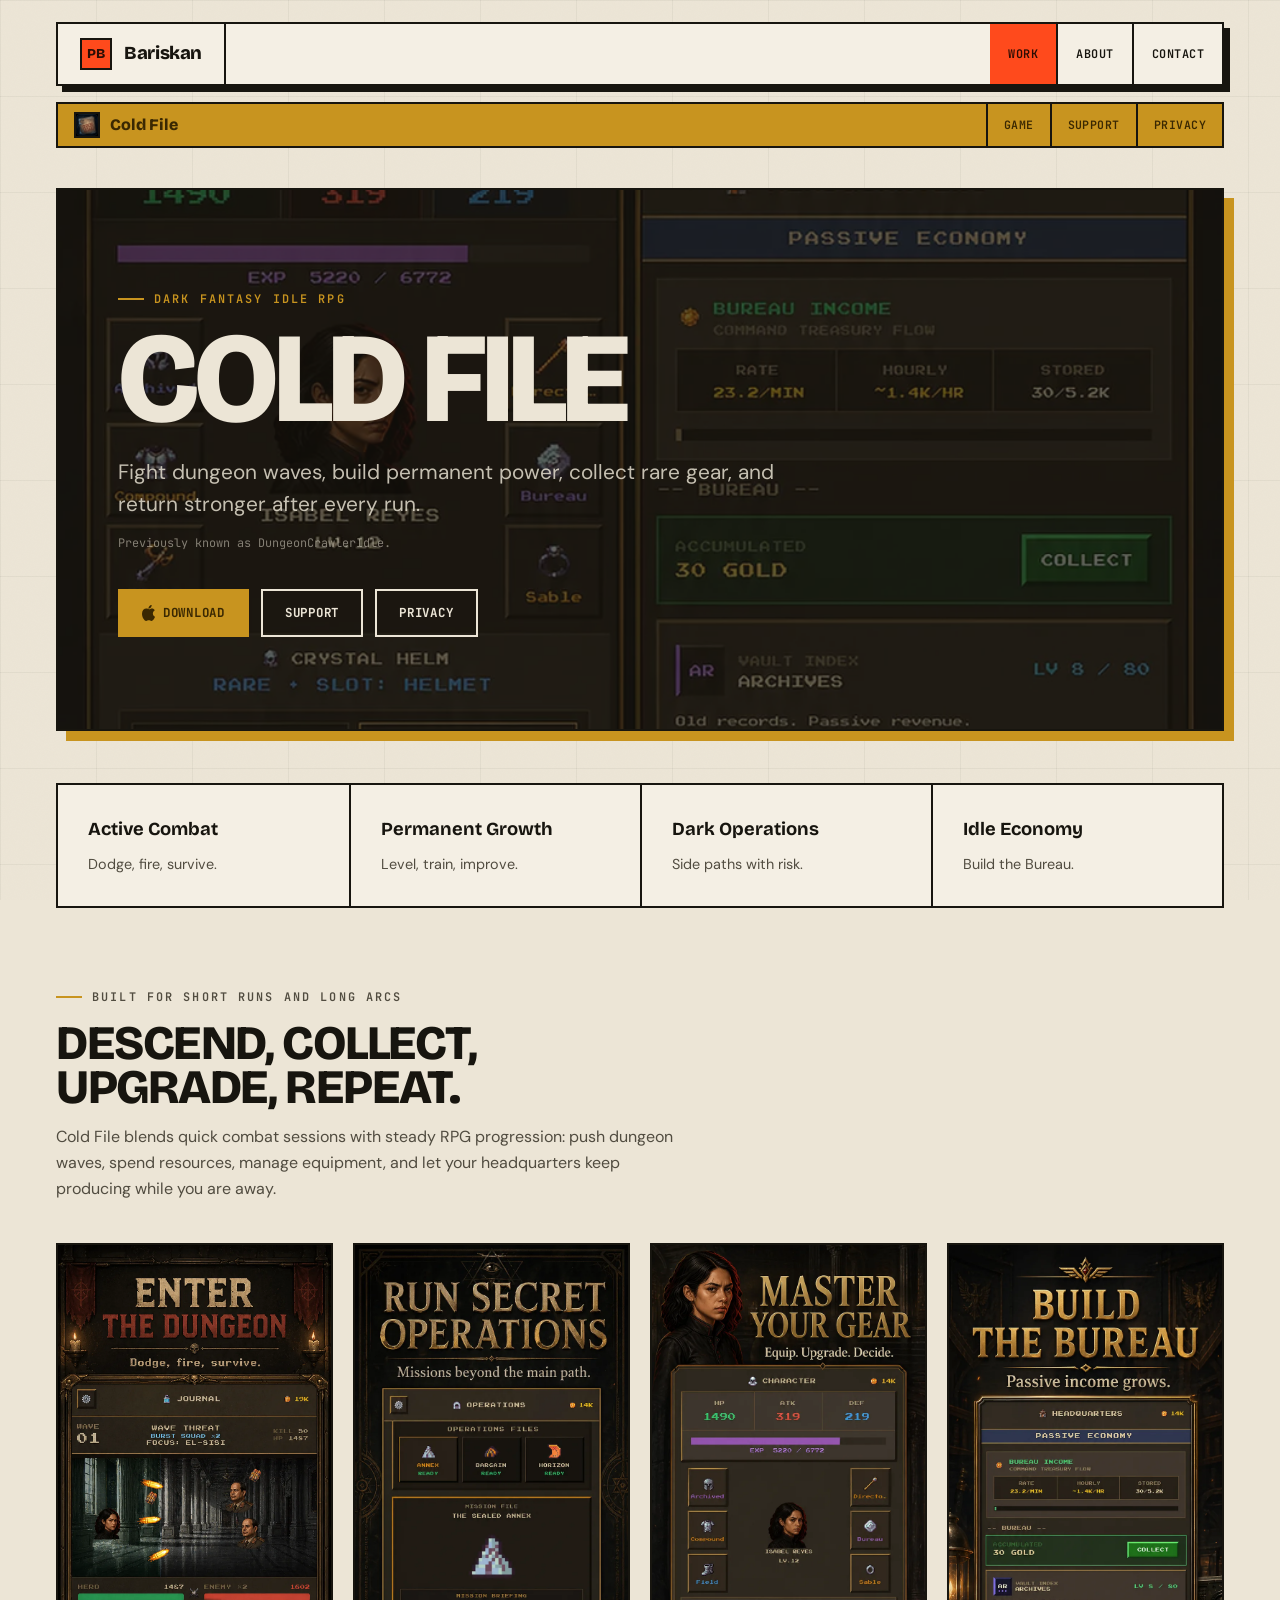
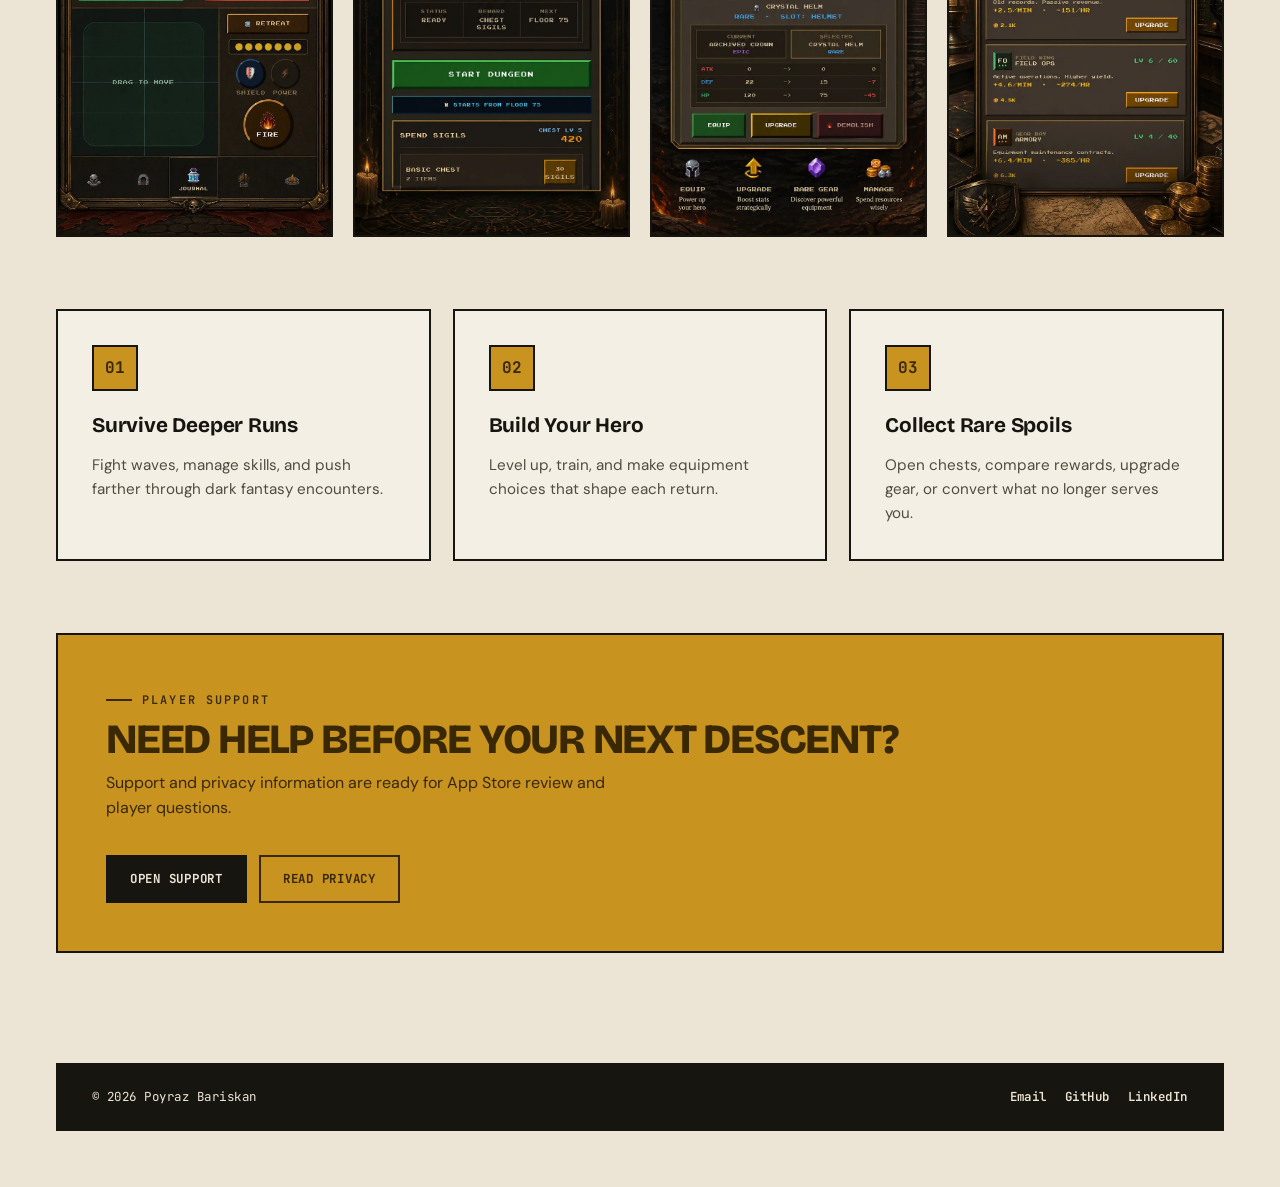
==== commit db9ca66a: "feat(site): shared sticky header, Brand AI, CV about, scroll motion - One header and footer on all 1" ====
--- a/ColdFile/index.html
+++ b/ColdFile/index.html
@@ -24,17 +24,24 @@
   </head>
   <body class="accent-cold">
     <header class="site-header">
-      <a class="brand" href="./" aria-label="Cold File home">
-        <img src="./assets/icon-192.png" width="42" height="42" alt="">
-        <span>Cold File</span>
+      <a class="brand" href="../" aria-label="Poyraz Bariskan home">
+        <span class="brand-mark">PB</span>
+        <span class="brand-name">Bariskan</span>
       </a>
       <nav class="site-nav" aria-label="Main navigation">
-        <a href="../">Games</a>
-        <a href="#game">Game</a>
-        <a href="./support.html">Support</a>
-        <a href="./privacy.html">Privacy</a>
+        <a href="../#work" aria-current="page">Work</a>
+        <a href="../about.html">About</a>
+        <a href="../contact.html">Contact</a>
       </nav>
+      <span class="scroll-progress" aria-hidden="true"></span>
     </header>
+
+    <nav class="sub-nav" aria-label="Cold File">
+      <a class="sub-brand" href="./"><img src="./assets/icon-192.png" width="28" height="28" alt=""><span>Cold File</span></a>
+      <a href="#game">Game</a>
+      <a href="./support.html">Support</a>
+      <a href="./privacy.html">Privacy</a>
+    </nav>
 
     <main>
       <section class="g-hero">
@@ -57,7 +64,7 @@
         </div>
       </section>
 
-      <section class="pillars" aria-label="Game pillars">
+      <section class="pillars" aria-label="Game pillars" data-pop>
         <div><strong>Active Combat</strong><span>Dodge, fire, survive.</span></div>
         <div><strong>Permanent Growth</strong><span>Level, train, improve.</span></div>
         <div><strong>Dark Operations</strong><span>Side paths with risk.</span></div>
@@ -75,40 +82,40 @@
         </div>
 
         <div class="shots" aria-label="Cold File screenshots">
-          <figure class="shot tall">
+          <figure class="shot tall" data-pop>
             <img src="./assets/enter-dungeon.webp" alt="Cold File active combat screen." decoding="async">
           </figure>
-          <figure class="shot">
+          <figure class="shot" data-pop>
             <img src="./assets/operations.webp" alt="Cold File operations screen." loading="lazy" decoding="async">
           </figure>
-          <figure class="shot">
+          <figure class="shot" data-pop>
             <img src="./assets/gear.webp" alt="Cold File gear management screen." loading="lazy" decoding="async">
           </figure>
-          <figure class="shot">
+          <figure class="shot" data-pop>
             <img src="./assets/bureau.webp" alt="Cold File headquarters economy screen." loading="lazy" decoding="async">
           </figure>
         </div>
       </section>
 
       <section class="feature-band">
-        <article class="feature-card">
+        <article class="feature-card" data-pop>
           <span class="feature-mark">01</span>
           <h3>Survive Deeper Runs</h3>
           <p>Fight waves, manage skills, and push farther through dark fantasy encounters.</p>
         </article>
-        <article class="feature-card">
+        <article class="feature-card" data-pop>
           <span class="feature-mark">02</span>
           <h3>Build Your Hero</h3>
           <p>Level up, train, and make equipment choices that shape each return.</p>
         </article>
-        <article class="feature-card">
+        <article class="feature-card" data-pop>
           <span class="feature-mark">03</span>
           <h3>Collect Rare Spoils</h3>
           <p>Open chests, compare rewards, upgrade gear, or convert what no longer serves you.</p>
         </article>
       </section>
 
-      <section class="callout">
+      <section class="callout" data-pop>
         <div>
           <p class="eyebrow">Player Support</p>
           <h2>Need help before your next descent?</h2>
@@ -123,7 +130,12 @@
 
     <footer class="site-footer">
       <span>© 2026 Poyraz Bariskan</span>
-      <a href="mailto:poyraz@bariskan.com">poyraz@bariskan.com</a>
+      <div class="foot-soc">
+        <a href="mailto:poyraz@bariskan.com">Email</a>
+        <a href="https://github.com/pBariskan" target="_blank" rel="noopener">GitHub</a>
+        <a href="https://www.linkedin.com/in/poyrazb" target="_blank" rel="noopener">LinkedIn</a>
+      </div>
     </footer>
+    <script src="../site.js" defer></script>
   </body>
 </html>
--- a/styles.css
+++ b/styles.css
@@ -34,6 +34,8 @@
 .accent-cold      { --accent: #c8941f; --accent-ink: #3a2802; }
 .accent-merge     { --accent: #16a883; --accent-ink: #053026; }
 .accent-viesly    { --accent: #f5a400; --accent-ink: #3a2700; }
+.accent-huewash   { --accent: #1fa89a; --accent-ink: #053028; }
+.accent-brandai   { --accent: #7c3aed; --accent-ink: #ffffff; }
 
 /* ── Reset ──────────────────────────────────────────────── */
 *, *::before, *::after { box-sizing: border-box; margin: 0; }
@@ -48,7 +50,7 @@
   line-height: 1.6;
   -webkit-font-smoothing: antialiased;
   position: relative;
-  overflow-x: hidden;
+  overflow-x: clip;
 }
 
 /* faint hairline grid + grain atmosphere */
@@ -83,17 +85,38 @@
 .shell { width: min(var(--maxw), 100% - var(--gut) * 2); margin-inline: auto; }
 
 /* ── Header ─────────────────────────────────────────────── */
+/* One header on every page: same links, same colours (it ignores the page accent), pinned while scrolling.
+   Its top margin equals its sticky offset, so it never moves — not on scroll, not between pages. */
 .site-header {
+  --accent:     #ff4a1c;
+  --accent-ink: #2c0d04;
+  --hdr-gap: clamp(12px, 2vw, 22px);
+  position: sticky;
+  top: var(--hdr-gap);
+  z-index: 50;
   display: flex;
   align-items: stretch;
   justify-content: space-between;
   gap: 16px;
   width: min(var(--maxw), 100% - var(--gut) * 2);
-  margin: clamp(18px, 3vw, 30px) auto 0;
+  margin: var(--hdr-gap) auto 0;
   border: var(--border);
   background: var(--surface);
   box-shadow: 6px 6px 0 var(--ink);
-  animation: drop 0.7s cubic-bezier(0.16,1,0.3,1) both;
+  view-transition-name: site-header;
+}
+
+/* reading progress, drawn over the header's bottom border (site.js scales it) */
+.scroll-progress {
+  position: absolute;
+  left: -2.5px;
+  right: -2.5px;
+  bottom: -2.5px;
+  height: 4px;
+  background: var(--accent);
+  transform: scaleX(0);
+  transform-origin: left;
+  pointer-events: none;
 }
 
 .brand {
@@ -141,10 +164,76 @@
 .site-nav a:focus-visible { background: var(--ink); color: var(--paper); outline: none; }
 .site-nav a[aria-current="page"] { background: var(--accent); color: var(--accent-ink); }
 
+/* ── Project sub-nav (game pages) ───────────────────────── */
+.sub-nav {
+  position: relative;
+  z-index: 1;
+  display: flex;
+  flex-wrap: wrap;
+  align-items: stretch;
+  width: min(var(--maxw), 100% - var(--gut) * 2);
+  margin: 16px auto 0;
+  border: 2px solid var(--ink);
+  background: var(--accent);
+  color: var(--accent-ink);
+}
+.sub-nav a {
+  display: inline-flex;
+  align-items: center;
+  gap: 10px;
+  padding: 8px 16px;
+  font-family: var(--mono);
+  font-size: 0.72rem;
+  font-weight: 600;
+  letter-spacing: 0.04em;
+  text-transform: uppercase;
+  text-decoration: none;
+  border-left: 2px solid var(--ink);
+  transition: background 0.18s, color 0.18s;
+}
+.sub-nav .sub-brand {
+  margin-right: auto;
+  border-left: none;
+  font-family: var(--display);
+  font-size: 1rem;
+  font-weight: 800;
+  letter-spacing: -0.01em;
+  text-transform: none;
+}
+.sub-nav .sub-brand img,
+.sub-nav .brand-mark { width: 26px; height: 26px; border: 2px solid var(--ink); }
+.sub-nav .brand-mark {
+  display: inline-grid;
+  place-items: center;
+  background: var(--surface);
+  color: var(--ink);
+  font-size: 0.68rem;
+}
+.sub-nav a:hover,
+.sub-nav a:focus-visible,
+.sub-nav a[aria-current="page"] { background: var(--ink); color: var(--paper); outline: none; }
+
+@media (max-width: 620px) {
+  .sub-nav .sub-brand { flex-basis: 100%; border-bottom: 2px solid var(--ink); }
+  .sub-nav a:not(.sub-brand) { flex: 1; justify-content: center; padding: 9px 6px; }
+  .sub-nav .sub-brand + a { border-left: none; }
+}
+
 /* ── Hero ───────────────────────────────────────────────── */
+/* First screen: name + live counter, filling exactly one viewport (--hdr = header bottom, set inline). */
+.intro {
+  width: min(var(--maxw), 100% - var(--gut) * 2);
+  min-height: calc(100svh - var(--hdr, 110px));
+  margin: 0 auto;
+  padding-block: clamp(12px, 3vh, 40px);
+  display: flex;
+  flex-direction: column;
+  justify-content: center;
+}
+
 .hero {
   width: min(var(--maxw), 100% - var(--gut) * 2);
-  margin: clamp(36px, 7vw, 84px) auto clamp(28px, 5vw, 56px);
+  margin: clamp(32px, 6vw, 72px) auto clamp(28px, 5vw, 56px);
 }
 
 .eyebrow {
@@ -164,17 +253,17 @@
   background: var(--accent);
 }
 
-.hero-eyebrow { margin-bottom: clamp(18px, 3vw, 30px); animation: rise 0.7s 0.1s cubic-bezier(0.16,1,0.3,1) both; }
+.hero-eyebrow { margin-bottom: clamp(10px, 2.2vh, 20px); animation: rise 0.7s 0.1s cubic-bezier(0.16,1,0.3,1) both; }
 
 .hero-title {
   font-family: var(--display);
   font-weight: 800;
-  font-size: clamp(3.4rem, 13vw, 11rem);
-  line-height: 0.84;
-  letter-spacing: -0.04em;
-  text-transform: uppercase;
-}
-.hero-title .line { display: block; animation: rise 0.8s cubic-bezier(0.16,1,0.3,1) both; }
+  font-size: clamp(2.2rem, min(7.2vw, 9.5vh), 5.6rem);
+  line-height: 0.9;
+  letter-spacing: -0.035em;
+  text-transform: uppercase;
+}
+.hero-title .line { display: inline-block; animation: rise 0.8s cubic-bezier(0.16,1,0.3,1) both; }
 .hero-title .line:nth-child(1) { animation-delay: 0.16s; }
 .hero-title .line:nth-child(2) { animation-delay: 0.24s; }
 .hero-title .outline {
@@ -188,7 +277,6 @@
   display: flex;
   flex-wrap: wrap;
   gap: 10px 14px;
-  margin-top: clamp(24px, 4vw, 40px);
   animation: rise 0.8s 0.34s cubic-bezier(0.16,1,0.3,1) both;
 }
 .hero-meta .tag {
@@ -252,6 +340,105 @@
   to   { transform: translateX(-50%); }
 }
 
+/* ── Live token counter ─────────────────────────────────── */
+.burn {
+  margin-top: clamp(16px, 4vh, 40px);
+  padding: clamp(16px, 4vh, 36px) clamp(16px, 3.5vw, 36px);
+  border: var(--border);
+  background: var(--ink);
+  color: var(--paper);
+  box-shadow: 8px 8px 0 var(--accent);
+  container-type: inline-size;
+  animation: rise 0.8s 0.32s cubic-bezier(0.16,1,0.3,1) both;
+}
+.burn-head {
+  display: flex;
+  flex-wrap: wrap;
+  align-items: center;
+  justify-content: space-between;
+  gap: 10px 18px;
+}
+.burn .eyebrow { color: var(--paper-2); }
+.burn-status {
+  display: inline-flex;
+  align-items: center;
+  gap: 8px;
+  font-family: var(--mono);
+  font-size: 0.72rem;
+  font-weight: 700;
+  letter-spacing: 0.12em;
+  text-transform: uppercase;
+  color: var(--ink-faint);
+}
+.burn-dot { width: 10px; height: 10px; border-radius: 50%; background: var(--ink-faint); }
+.burn.is-live .burn-status { color: var(--accent); }
+.burn.is-live .burn-dot { background: var(--accent); animation: pulse 1.6s ease-in-out infinite; }
+.burn-number {
+  margin-top: clamp(8px, 2vh, 20px);
+  font-family: var(--display);
+  font-weight: 800;
+  font-size: clamp(2rem, min(10vw, 16vh), 9.5rem);
+  /* 12cqi keeps a 15-character total ("100,000,000,000") on one line inside the panel */
+  font-size: clamp(1.6rem, min(10vw, 16vh, 12cqi), 9.5rem);
+  line-height: 0.95;
+  letter-spacing: 0;
+  font-variant-numeric: tabular-nums;
+  overflow-wrap: anywhere;
+  color: var(--surface);
+}
+.burn.is-loading .burn-number { opacity: 0.2; }
+.burn-grid {
+  display: grid;
+  grid-template-columns: repeat(4, minmax(0, 1fr)) minmax(0, 2.2fr);
+  gap: 0 16px;
+  margin-top: clamp(12px, 3vh, 30px);
+  border-top: 2px solid color-mix(in srgb, var(--paper) 25%, transparent);
+}
+.burn-grid div { padding-top: clamp(8px, 1.8vh, 14px); }
+.burn-grid dt {
+  font-family: var(--mono);
+  font-size: 0.66rem;
+  font-weight: 600;
+  letter-spacing: 0.14em;
+  text-transform: uppercase;
+  color: var(--ink-faint);
+}
+.burn-grid dd {
+  margin-top: 4px;
+  font-family: var(--mono);
+  font-size: clamp(0.92rem, 2vw, 1.12rem);
+  font-weight: 700;
+  color: var(--paper);
+}
+.burn-grid dd span { white-space: nowrap; }
+.burn-foot {
+  margin-top: clamp(10px, 2.2vh, 18px);
+  font-family: var(--mono);
+  font-size: 0.7rem;
+  letter-spacing: 0.08em;
+  text-transform: uppercase;
+  color: var(--ink-faint);
+}
+
+@keyframes pulse {
+  0%, 100% { box-shadow: 0 0 0 0 color-mix(in srgb, var(--accent) 60%, transparent); }
+  50%      { box-shadow: 0 0 0 6px transparent; }
+}
+
+@media (max-width: 860px) {
+  .burn-grid { grid-template-columns: repeat(2, minmax(0, 1fr)); }
+  .burn-sources { grid-column: 1 / -1; }
+}
+
+/* Phones: keep name + counter inside the first screen under the tall stacked header. */
+@media (max-width: 620px) {
+  .intro .hero-eyebrow { display: none; }
+  .burn .eyebrow { font-size: 0.68rem; letter-spacing: 0.08em; }
+  .burn-grid { grid-template-columns: repeat(3, minmax(0, 1fr)); gap: 0 12px; }
+  .burn-sources { grid-column: span 2; }
+  .burn-foot { letter-spacing: 0.04em; }
+}
+
 /* ── Section heading ────────────────────────────────────── */
 .section-head {
   display: flex;
@@ -262,6 +449,7 @@
   margin: 0 auto clamp(24px, 4vw, 44px);
   padding-bottom: 16px;
   border-bottom: var(--border);
+  scroll-margin-top: calc(var(--hdr, 110px) + 18px);
 }
 .section-head h2 {
   font-family: var(--display);
@@ -280,95 +468,171 @@
   white-space: nowrap;
 }
 
-/* ── Work list (projects) ───────────────────────────────── */
+/* ── Work grid (projects) ───────────────────────────────── */
+/* Compact on purpose: on desktop all five projects fit in about one and a half screens. */
 .work {
   width: min(var(--maxw), 100% - var(--gut) * 2);
   margin: 0 auto clamp(60px, 9vw, 120px);
+  display: grid;
+  grid-template-columns: repeat(6, minmax(0, 1fr));
+  gap: clamp(18px, 2.4vw, 28px);
+}
+
+.work-card {
+  --rest-shadow: 6px 6px 0 var(--ink);
+  grid-column: span 2;
   display: flex;
   flex-direction: column;
-  gap: clamp(26px, 4vw, 44px);
-}
-
-.work-item {
+  min-width: 0;
+  border: var(--border);
+  background: var(--surface);
+  box-shadow: var(--rest-shadow);
+  transition: transform 0.25s cubic-bezier(0.16,1,0.3,1), box-shadow 0.25s cubic-bezier(0.16,1,0.3,1);
+}
+.work-card:hover { transform: translate(-4px, -4px); box-shadow: 10px 10px 0 var(--accent); }
+.work-feature {
+  grid-column: span 4;
   display: grid;
-  grid-template-columns: 1.05fr 0.95fr;
-  border: var(--border);
-  background: var(--surface);
-  transition: transform 0.25s cubic-bezier(0.16,1,0.3,1), box-shadow 0.25s cubic-bezier(0.16,1,0.3,1);
-}
-.work-item:hover {
-  transform: translate(-6px, -6px);
-  box-shadow: 12px 12px 0 var(--accent);
-}
-.work-item:nth-child(even) .work-media { order: 2; border-left: var(--border); border-right: none; }
+  grid-template-columns: minmax(0, 1fr) minmax(0, 1fr);
+}
 
 .work-media {
   position: relative;
+  display: block;
   overflow: hidden;
-  border-right: var(--border);
+  aspect-ratio: 16 / 9;
+  border-bottom: var(--border);
   background: var(--paper-2);
-  min-height: 280px;
-}
-.work-media img {
+}
+.work-kind {
+  position: absolute;
+  top: 0; left: 0;
+  z-index: 2;
+  font-family: var(--mono);
+  font-size: 0.7rem;
+  font-weight: 700;
+  letter-spacing: 0.05em;
+  padding: 6px 12px;
+  background: var(--ink);
+  color: var(--paper);
+}
+
+/* screenshots fill the frame; the extra scale leaves room for the parallax shift (site.js sets translate) */
+.media-shot img {
   width: 100%; height: 100%;
   object-fit: cover;
-  aspect-ratio: 16 / 11;
-  transition: transform 0.6s cubic-bezier(0.16,1,0.3,1);
-}
-.work-item:hover .work-media img { transform: scale(1.04); }
-.work-media.contain { display: grid; place-items: center; padding: 30px; }
-.work-media.contain img { object-fit: contain; aspect-ratio: auto; height: auto; max-height: 240px; }
-
-.work-index {
+  object-position: top left;
+  scale: 1.12;
+  transition: scale 0.6s cubic-bezier(0.16,1,0.3,1);
+}
+.work-card:hover .media-shot img { scale: 1.17; }
+
+/* phone screenshots rise out of a panel in the project colour */
+.media-phone { background: color-mix(in srgb, var(--accent) 26%, var(--paper-2)); }
+.media-phone img {
   position: absolute;
-  top: 0; left: 0;
-  font-family: var(--mono);
-  font-size: 0.78rem;
-  font-weight: 700;
-  letter-spacing: 0.05em;
-  padding: 8px 14px;
-  background: var(--ink);
-  color: var(--paper);
-  z-index: 2;
-}
+  top: 17%;
+  left: 50%;
+  width: 34%;
+  margin-left: -17%;
+  border: 3px solid var(--ink);
+  box-shadow: 6px 6px 0 var(--ink);
+  rotate: -4deg;
+  transition: rotate 0.4s cubic-bezier(0.16,1,0.3,1);
+}
+.accent-cold .media-phone img { rotate: 4deg; }
+.work-card:hover .media-phone img { rotate: 0deg; }
+
+.media-board { background: color-mix(in srgb, var(--accent) 18%, var(--paper-2)); }
+.media-board img { width: 100%; height: 100%; object-fit: contain; padding: 18px 24px; }
+
+/* Brand AI: the product's own line and modules, in its purple */
+.media-brandai {
+  aspect-ratio: auto;
+  border-bottom: none;
+  border-right: var(--border);
+  display: flex;
+  flex-direction: column;
+  justify-content: flex-end;
+  gap: 16px;
+  padding: 64px clamp(22px, 3vw, 34px) clamp(22px, 3vw, 30px);
+  background: var(--accent);
+  color: var(--accent-ink);
+  text-decoration: none;
+}
+.bai-logo {
+  width: 56px; height: 56px;
+  padding: 3px;
+  border: 2.5px solid var(--ink);
+  border-radius: 50%;
+  background: #fff;
+}
+.bai-line {
+  max-width: 13ch;
+  font-family: var(--display);
+  font-size: clamp(1.7rem, 2.9vw, 2.5rem);
+  font-weight: 800;
+  line-height: 0.95;
+  letter-spacing: -0.03em;
+}
+.bai-modules { display: flex; flex-wrap: wrap; gap: 6px; }
+.bai-modules span {
+  padding: 4px 9px;
+  font-family: var(--mono);
+  font-size: 0.68rem;
+  font-weight: 600;
+  border: 2px solid var(--ink);
+  background: #fff;
+  color: var(--ink);
+  transition: transform 0.3s cubic-bezier(0.16,1,0.3,1);
+}
+.work-card:hover .bai-modules span { transform: translateY(-4px); }
+.work-card:hover .bai-modules span:nth-child(2) { transition-delay: 0.03s; }
+.work-card:hover .bai-modules span:nth-child(3) { transition-delay: 0.06s; }
+.work-card:hover .bai-modules span:nth-child(4) { transition-delay: 0.09s; }
+.work-card:hover .bai-modules span:nth-child(5) { transition-delay: 0.12s; }
+.work-card:hover .bai-modules span:nth-child(6) { transition-delay: 0.15s; }
 
 .work-info {
-  padding: clamp(26px, 3.5vw, 46px);
+  flex: 1;
   display: flex;
   flex-direction: column;
+  padding: clamp(18px, 2vw, 26px);
 }
 .work-genre {
   font-family: var(--mono);
-  font-size: 0.72rem;
-  font-weight: 600;
-  letter-spacing: 0.12em;
+  font-size: 0.68rem;
+  font-weight: 600;
+  letter-spacing: 0.1em;
   text-transform: uppercase;
   color: var(--accent);
-  margin-bottom: 14px;
-}
-.work-genre b { color: var(--accent); }
+  margin-bottom: 8px;
+}
 .work-title {
   font-family: var(--display);
   font-weight: 800;
-  font-size: clamp(2.2rem, 5vw, 3.4rem);
-  line-height: 0.9;
+  font-size: clamp(1.6rem, 2.4vw, 2.1rem);
+  line-height: 0.95;
   letter-spacing: -0.03em;
   text-transform: uppercase;
-  margin-bottom: 16px;
-}
+  margin-bottom: 10px;
+}
+.work-feature .work-title { font-size: clamp(2rem, 3.6vw, 3rem); }
 .work-title a { text-decoration: none; }
+.work-title a:hover { text-decoration: underline; text-decoration-color: var(--accent); text-decoration-thickness: 3px; }
 .work-desc {
+  flex: 1;
   color: var(--ink-soft);
-  font-size: 1rem;
-  line-height: 1.6;
-  flex: 1;
+  font-size: 0.94rem;
+  line-height: 1.55;
 }
 .work-actions {
   display: flex;
   flex-wrap: wrap;
-  gap: 12px;
-  margin-top: clamp(24px, 3vw, 34px);
-}
+  gap: 10px;
+  margin-top: 18px;
+}
+.work-actions .btn { min-height: 42px; padding: 0 16px; font-size: 0.72rem; }
 
 /* ── Buttons ────────────────────────────────────────────── */
 .btn {
@@ -440,7 +704,6 @@
 .site-footer .foot-soc { display: flex; gap: 18px; flex-wrap: wrap; }
 
 /* ── Animations ─────────────────────────────────────────── */
-@keyframes drop { from { opacity: 0; transform: translateY(-16px); } to { opacity: 1; transform: translateY(0); } }
 @keyframes rise { from { opacity: 0; transform: translateY(26px); } to { opacity: 1; transform: translateY(0); } }
 
 @media (prefers-reduced-motion: reduce) {
@@ -449,25 +712,43 @@
 }
 
 /* ── Responsive ─────────────────────────────────────────── */
-@media (max-width: 860px) {
-  .work-item { grid-template-columns: 1fr; }
-  .work-item .work-media,
-  .work-item:nth-child(even) .work-media {
-    order: 0;
-    border-right: none;
-    border-left: none;
-    border-bottom: var(--border);
-  }
-  .work-media { min-height: 220px; }
+@media (max-width: 980px) {
+  .work { grid-template-columns: repeat(2, minmax(0, 1fr)); }
+  .work-card { grid-column: span 1; }
+  .work-feature { grid-column: 1 / -1; }
 }
 
 @media (max-width: 620px) {
-  .site-header { flex-direction: column; box-shadow: 4px 4px 0 var(--ink); }
-  .brand { border-right: none; border-bottom: 2px solid var(--ink); justify-content: center; }
-  .site-nav { justify-content: stretch; }
-  .site-nav a { flex: 1; justify-content: center; padding: 12px 10px; }
-  .work-item:hover { transform: translate(-3px,-3px); box-shadow: 7px 7px 0 var(--accent); }
-  .work-actions .btn { flex: 1; }
+  .site-header { box-shadow: 4px 4px 0 var(--ink); }
+  .brand { padding: 10px 14px; gap: 10px; }
+  .site-nav { flex: 1; }
+  .site-nav a { flex: 1; justify-content: center; padding: 0 8px; }
+
+  /* projects become short rows: thumbnail on the left, text on the right */
+  .work { grid-template-columns: minmax(0, 1fr); gap: 16px; }
+  .work-card, .work-feature { grid-column: auto; display: grid; grid-template-columns: 104px minmax(0, 1fr); }
+  .work-card:hover { transform: translate(-3px,-3px); box-shadow: 7px 7px 0 var(--accent); }
+  .work-media { aspect-ratio: auto; border-bottom: none; border-right: var(--border); }
+  .work-kind { display: none; }
+  .media-phone img { top: 14px; width: 66%; margin-left: -33%; box-shadow: 4px 4px 0 var(--ink); }
+  .media-board img { padding: 0; object-fit: cover; }
+  .media-shot img { object-position: 88% 50%; }
+  .work-info { padding: 14px 14px 16px; }
+  .work-title, .work-feature .work-title { font-size: 1.5rem; margin-bottom: 8px; }
+  .work-desc { font-size: 0.88rem; line-height: 1.5; }
+  .work-actions { gap: 8px; margin-top: 14px; }
+  .work-actions .btn { min-height: 40px; padding: 0 11px; font-size: 0.66rem; }
+
+  /* Brand AI keeps a banner on top so its longer text gets the full width */
+  .work-feature { grid-template-columns: minmax(0, 1fr); }
+  .media-brandai { border-right: none; border-bottom: var(--border); padding: 16px; flex-direction: row; align-items: center; }
+  .bai-logo { width: 44px; height: 44px; flex-shrink: 0; }
+  .bai-line { font-size: 1.35rem; max-width: none; }
+  .bai-modules { display: none; }
+}
+
+@media (max-width: 440px) {
+  .brand-name { display: none; }
 }
 
 @media (max-width: 420px) {
@@ -515,6 +796,7 @@
   font-family: var(--mono);
   font-size: 0.74rem;
   font-weight: 600;
+  line-height: 1.6;
   letter-spacing: 0.16em;
   text-transform: uppercase;
   color: var(--ink-soft);
@@ -574,70 +856,107 @@
 }
 .chip:hover { background: var(--accent); color: var(--accent-ink); transform: translateY(-2px); }
 
-/* ── About: disclosure + timeline ───────────────────────── */
-.disclosure {
+/* ── About: numbers ─────────────────────────────────────── */
+.stats {
+  --rest-shadow: 8px 8px 0 var(--accent);
+  display: grid;
+  grid-template-columns: repeat(3, minmax(0, 1fr));
+  margin: clamp(34px, 5vw, 52px) 0;
+  border: var(--border);
+  background: var(--ink);
+  color: var(--paper);
+  box-shadow: var(--rest-shadow);
+}
+.stats > div {
+  display: flex;
+  flex-direction: column-reverse;
+  justify-content: flex-end;
+  gap: 8px;
+  padding: clamp(18px, 3vw, 28px);
+  border-left: 2px solid color-mix(in srgb, var(--paper) 22%, transparent);
+}
+.stats > div:first-child { border-left: none; }
+.stats dd {
+  font-family: var(--display);
+  font-size: clamp(2.4rem, 6vw, 3.8rem);
+  font-weight: 800;
+  line-height: 0.9;
+  letter-spacing: -0.03em;
+  font-variant-numeric: tabular-nums;
+  color: var(--surface);
+}
+.stats dt {
+  font-family: var(--mono);
+  font-size: 0.68rem;
+  font-weight: 600;
+  letter-spacing: 0.08em;
+  text-transform: uppercase;
+  color: var(--ink-faint);
+}
+
+/* ── About: current roles ───────────────────────────────── */
+.about-block { margin-bottom: clamp(34px, 5vw, 52px); }
+.roles { display: flex; flex-direction: column; gap: clamp(14px, 2vw, 18px); }
+.role {
+  --rest-shadow: 6px 6px 0 var(--ink);
+  display: grid;
+  grid-template-columns: minmax(170px, 0.75fr) minmax(0, 1.6fr);
+  align-content: start;
+  gap: 0 clamp(18px, 3vw, 32px);
+  padding: clamp(18px, 2.6vw, 26px);
+  border: var(--border);
+  border-left: 12px solid var(--accent);
+  background: var(--surface);
+  box-shadow: var(--rest-shadow);
+}
+.role > * { grid-column: 1; }
+.role .role-desc { grid-column: 2; grid-row: 1 / span 3; align-self: center; }
+.role-when {
   display: flex;
   align-items: center;
-  gap: 16px;
-  width: 100%;
-  padding: 20px 24px;
-  background: var(--surface);
-  border: var(--border);
-  font-family: var(--mono);
-  font-size: 0.84rem;
-  font-weight: 600;
-  text-transform: uppercase;
-  letter-spacing: 0.06em;
-  color: var(--ink);
-  cursor: pointer;
-  text-align: left;
-  transition: box-shadow 0.18s, transform 0.18s;
-}
-.disclosure:hover { transform: translate(-3px,-3px); box-shadow: 6px 6px 0 var(--accent); }
-.disclosure .d-label { flex: 1; }
-.disclosure .d-sub {
-  display: block;
+  gap: 8px;
+  margin-bottom: 8px;
+  font-family: var(--mono);
   font-size: 0.68rem;
-  font-weight: 500;
-  letter-spacing: 0.04em;
-  text-transform: none;
+  font-weight: 600;
+  letter-spacing: 0.08em;
+  text-transform: uppercase;
   color: var(--ink-faint);
-  margin-top: 5px;
-}
-.disclosure .chev {
-  display: grid; place-items: center;
-  width: 30px; height: 30px;
-  border: 2px solid var(--ink);
-  background: var(--accent); color: var(--accent-ink);
-  flex-shrink: 0;
-  font-size: 0.8rem;
-  transition: transform 0.4s cubic-bezier(0.16,1,0.3,1);
-}
-.disclosure[aria-expanded="true"] .chev { transform: rotate(180deg); }
-
-.detail-panel { overflow: hidden; max-height: 0; transition: max-height 0.6s cubic-bezier(0.16,1,0.3,1); }
-.detail-panel.open { max-height: 5000px; }
-.detail-inner { padding-top: clamp(34px, 5vw, 48px); }
-
-.tl-section { margin-bottom: clamp(34px, 5vw, 48px); }
-.tl-section:last-child { margin-bottom: 0; }
-.tl-heading {
-  font-family: var(--mono);
-  font-size: 0.74rem;
-  font-weight: 600;
-  letter-spacing: 0.14em;
-  text-transform: uppercase;
-  color: var(--ink);
-  padding-bottom: 14px;
-  border-bottom: var(--border);
-  margin-bottom: 26px;
-}
+}
+.role-title {
+  font-family: var(--display);
+  font-size: 1.3rem;
+  font-weight: 700;
+  line-height: 1.1;
+  letter-spacing: -0.01em;
+}
+.role-org { margin-top: 3px; font-size: 0.92rem; font-weight: 600; color: var(--ink-soft); }
+.role-desc { font-size: 0.95rem; line-height: 1.6; color: var(--ink-soft); }
+.role-gdg { --accent: #4285f4; --accent-ink: #ffffff; }
+.gdg-mark { display: inline-flex; gap: 3px; }
+.gdg-mark i { display: block; width: 9px; height: 9px; border: 1.5px solid var(--ink); }
+.gdg-mark i:nth-child(1) { background: #4285f4; }
+.gdg-mark i:nth-child(2) { background: #ea4335; }
+.gdg-mark i:nth-child(3) { background: #fbbc04; }
+.gdg-mark i:nth-child(4) { background: #34a853; }
+
+/* ── About: history + skills ────────────────────────────── */
+.about-split,
+.skills-block {
+  padding-top: clamp(28px, 4vw, 40px);
+  border-top: var(--border);
+}
+.about-split {
+  display: grid;
+  grid-template-columns: minmax(0, 1fr) minmax(0, 1fr);
+  gap: clamp(26px, 4vw, 48px);
+  margin-bottom: clamp(34px, 5vw, 52px);
+}
+
 .tl-item {
   position: relative;
   padding-left: 26px;
-  margin-bottom: 28px;
-}
-.tl-item:last-child { margin-bottom: 0; }
+}
 .tl-item::before {
   content: "";
   position: absolute;
@@ -663,7 +982,7 @@
   margin-bottom: 4px;
 }
 .tl-org { font-size: 0.9rem; color: var(--ink-soft); margin-bottom: 12px; }
-.tl-bullets { list-style: none; display: flex; flex-direction: column; gap: 7px; }
+.tl-bullets { list-style: none; padding: 0; display: flex; flex-direction: column; gap: 7px; }
 .tl-bullets li {
   font-size: 0.92rem;
   color: var(--ink-soft);
@@ -673,32 +992,35 @@
 }
 .tl-bullets li::before { content: "—"; position: absolute; left: 0; color: var(--accent); }
 
-.courses-grid {
-  display: grid;
-  grid-template-columns: repeat(auto-fill, minmax(210px, 1fr));
-  gap: 10px;
-}
-.course-card {
-  border: 2px solid var(--ink);
-  background: var(--surface);
-  padding: 14px 16px;
-  font-size: 0.88rem;
-  font-weight: 500;
-}
-.course-card time {
-  display: block;
-  font-family: var(--mono);
-  font-size: 0.68rem;
-  color: var(--ink-faint);
-  margin-top: 4px;
+@media (max-width: 720px) {
+  .about-split { grid-template-columns: minmax(0, 1fr); }
+  .role { grid-template-columns: minmax(0, 1fr); }
+  .role .role-desc { grid-column: 1; grid-row: auto; margin-top: 12px; }
+}
+
+@media (max-width: 520px) {
+  .stats { grid-template-columns: minmax(0, 1fr); }
+  .stats > div {
+    flex-direction: row-reverse;
+    justify-content: flex-end;
+    align-items: center;
+    gap: 16px;
+    padding: 14px 18px;
+    border-left: none;
+    border-top: 2px solid color-mix(in srgb, var(--paper) 22%, transparent);
+  }
+  .stats > div:first-child { border-top: none; }
+  .stats dd { min-width: 2.6em; font-size: 2.4rem; }
 }
 
 /* ── Contact: link rows ─────────────────────────────────── */
 .link-list {
+  --rest-shadow: 8px 8px 0 var(--accent);
   display: flex;
   flex-direction: column;
   border: var(--border);
   background: var(--surface);
+  box-shadow: var(--rest-shadow);
   animation: rise 0.7s 0.18s cubic-bezier(0.16,1,0.3,1) both;
 }
 .link-row {
@@ -1018,3 +1340,20 @@
   margin-bottom: 16px;
 }
 .redirect-panel .lead { color: var(--ink-soft); line-height: 1.6; }
+
+/* ── Scroll motion (site.js) ────────────────────────────── */
+/* A block waits pressed flat into the page (sitting where its shadow falls),
+   then lifts up into place as its hard shadow grows back underneath it. */
+.pop-wait { opacity: 0; transform: translate(10px, 10px); box-shadow: none; }
+.pop-in { animation: pop-lift 0.7s cubic-bezier(0.22, 1, 0.36, 1) var(--pop-delay, 0ms) both; }
+@keyframes pop-lift {
+  from { opacity: 0; transform: translate(10px, 10px); box-shadow: 0 0 0 var(--ink); }
+  35%  { opacity: 1; }
+  to   { opacity: 1; transform: translate(0, 0); box-shadow: var(--rest-shadow, 0 0 0 var(--ink)); }
+}
+
+/* Moving between pages: content cross-fades, the shared header stays put. */
+@media (prefers-reduced-motion: no-preference) {
+  @view-transition { navigation: auto; }
+}
+::view-transition-group(site-header) { animation-duration: 0s; }
